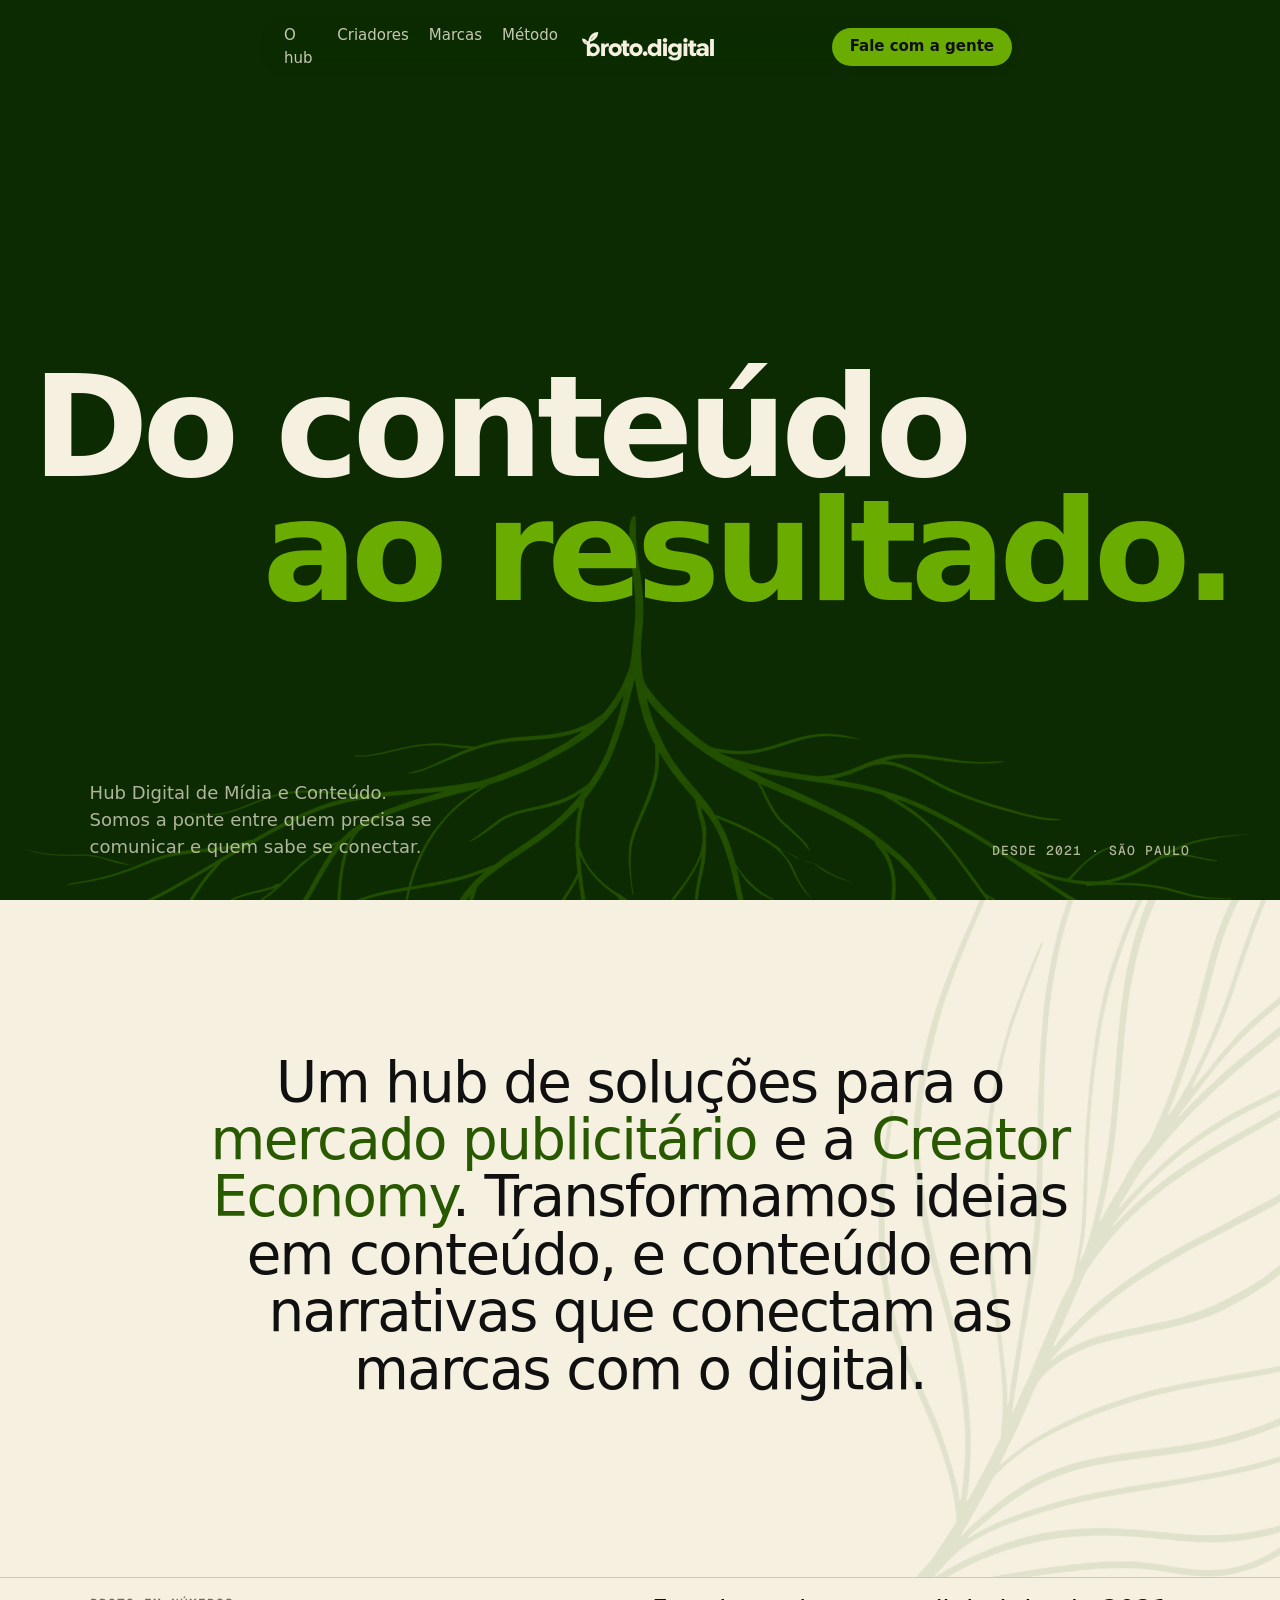
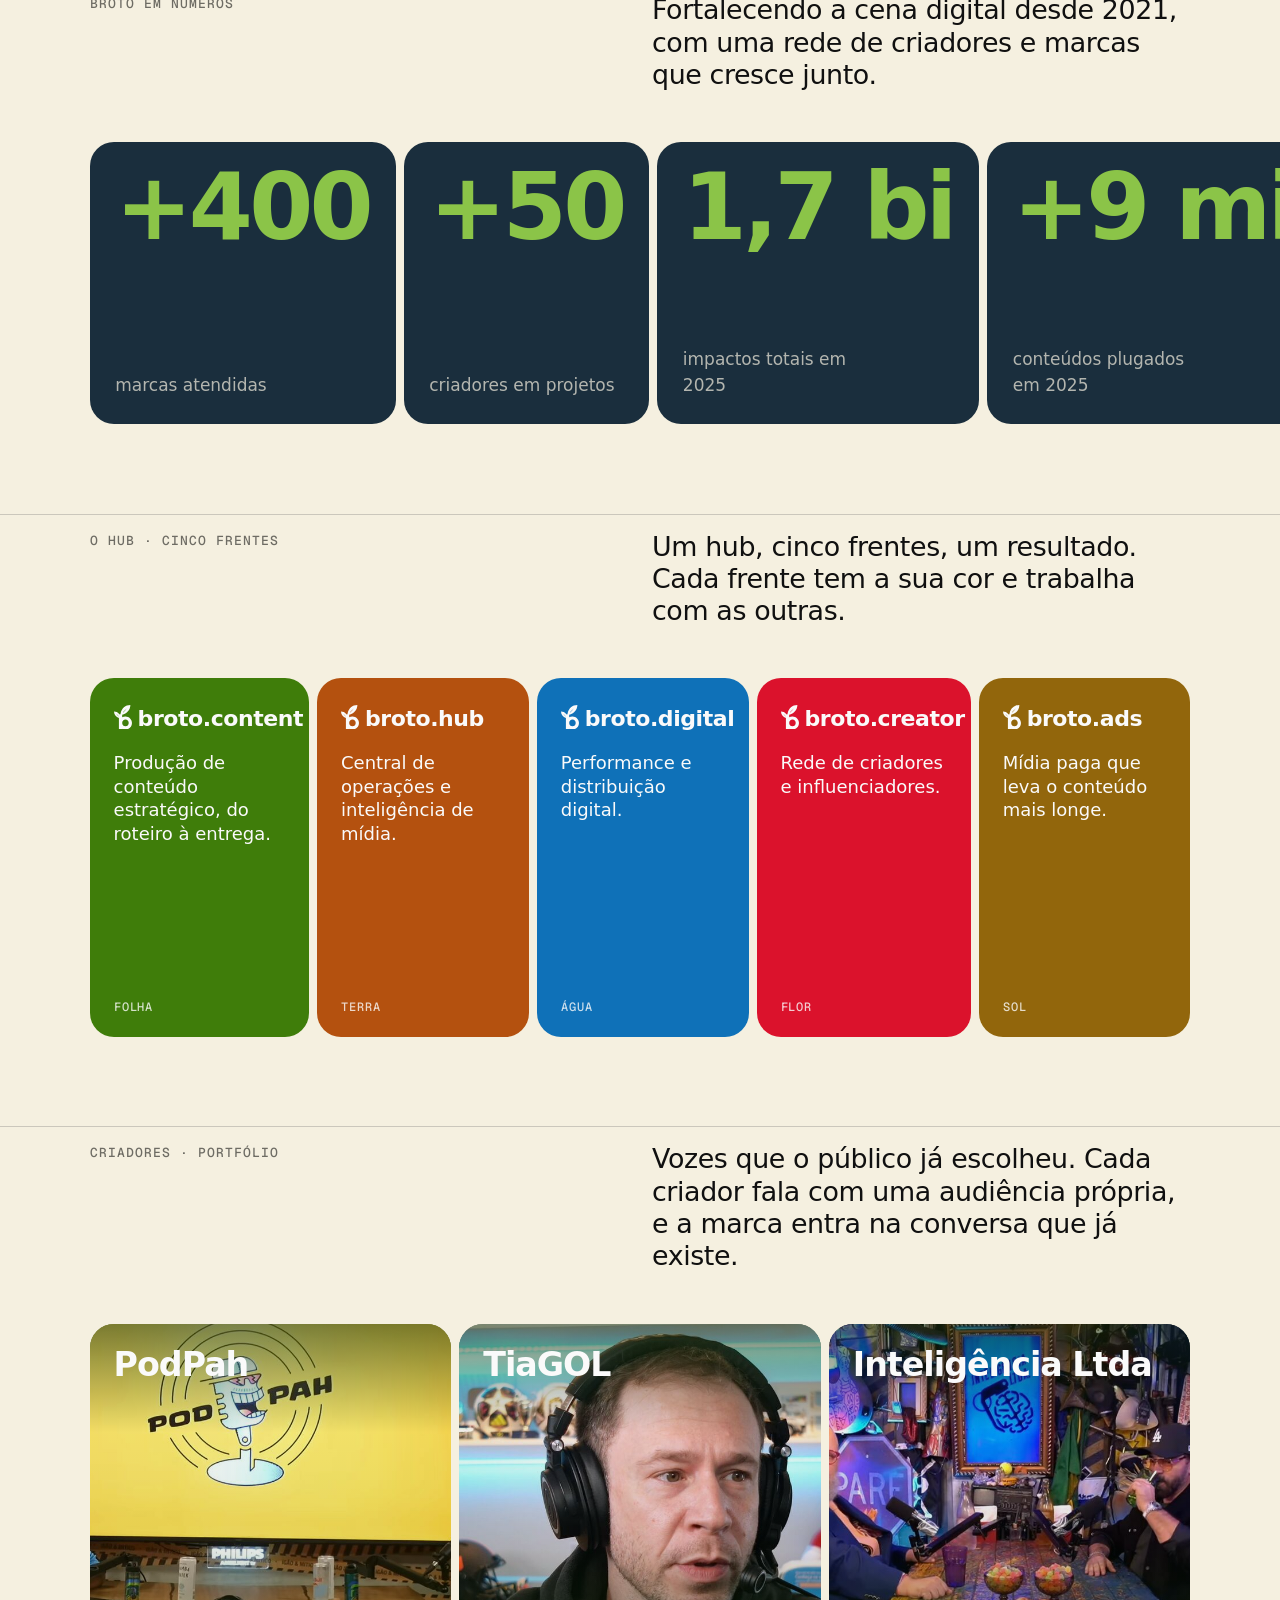
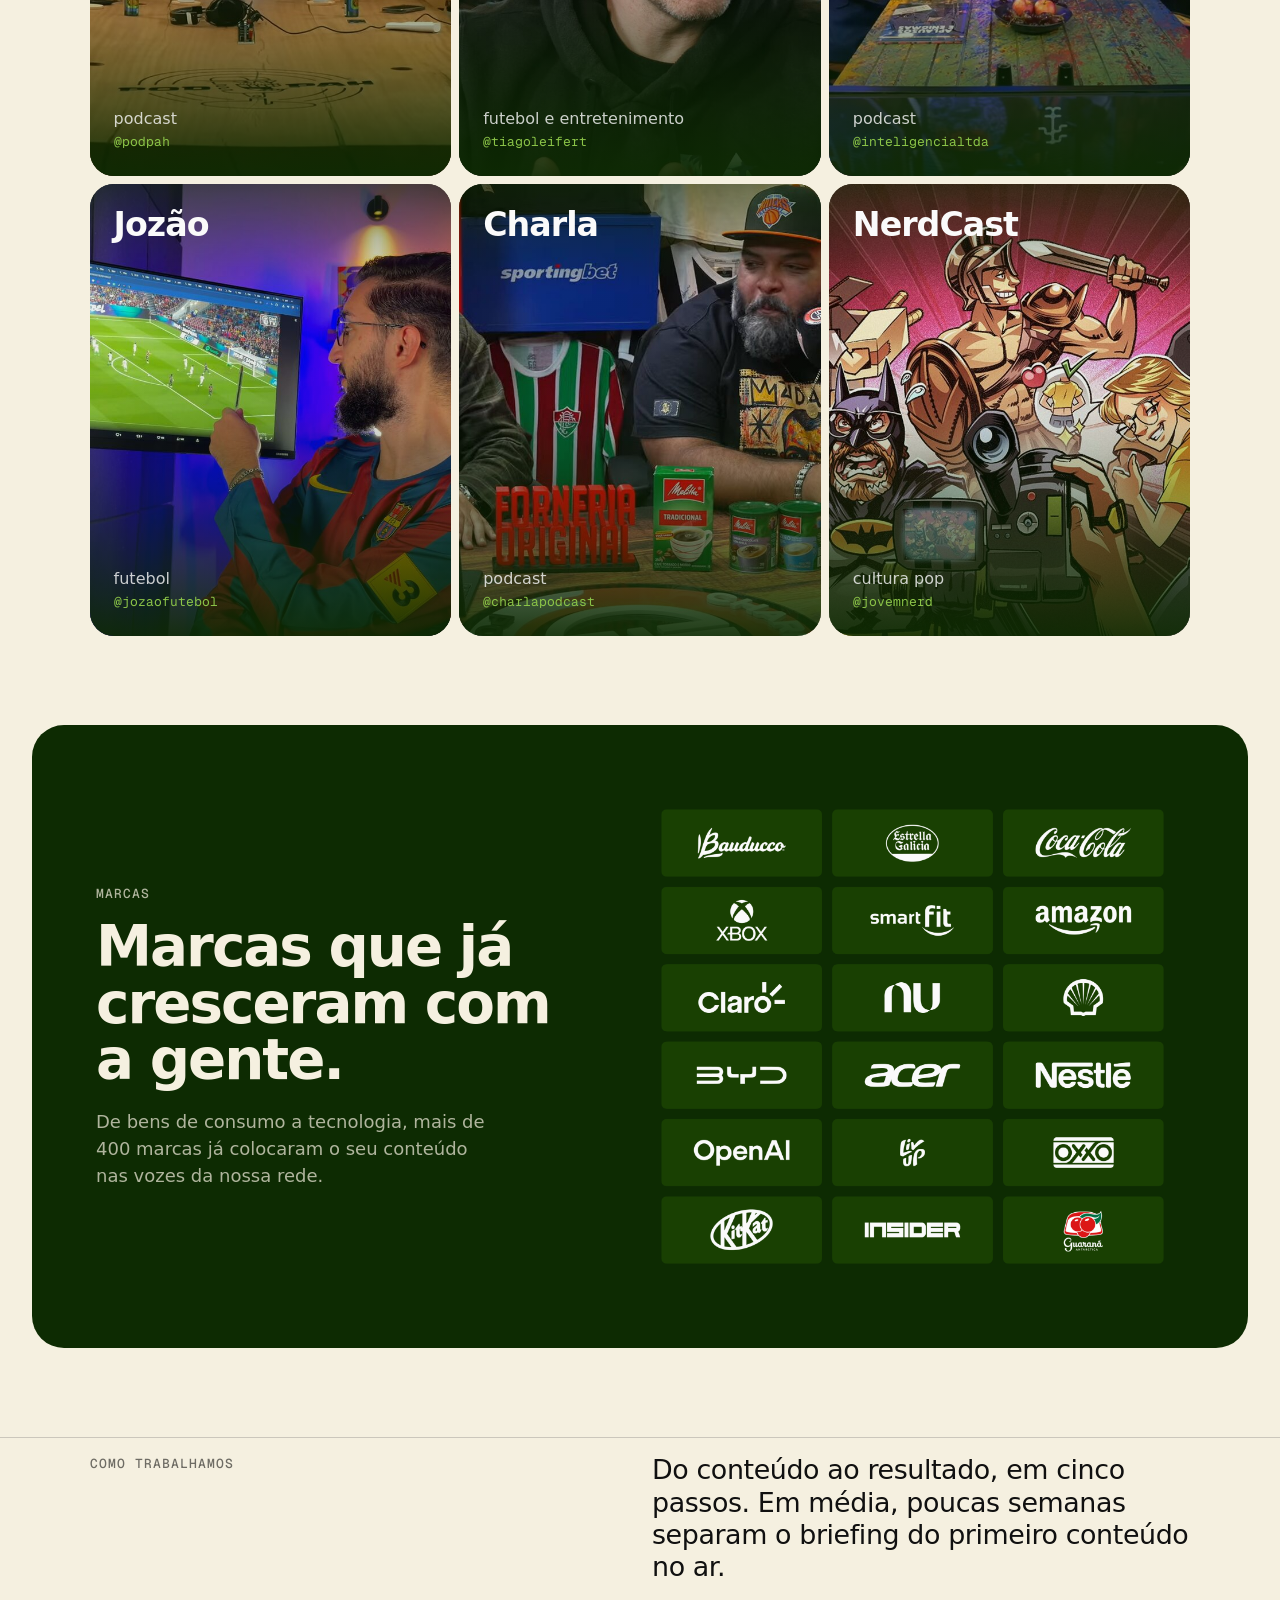
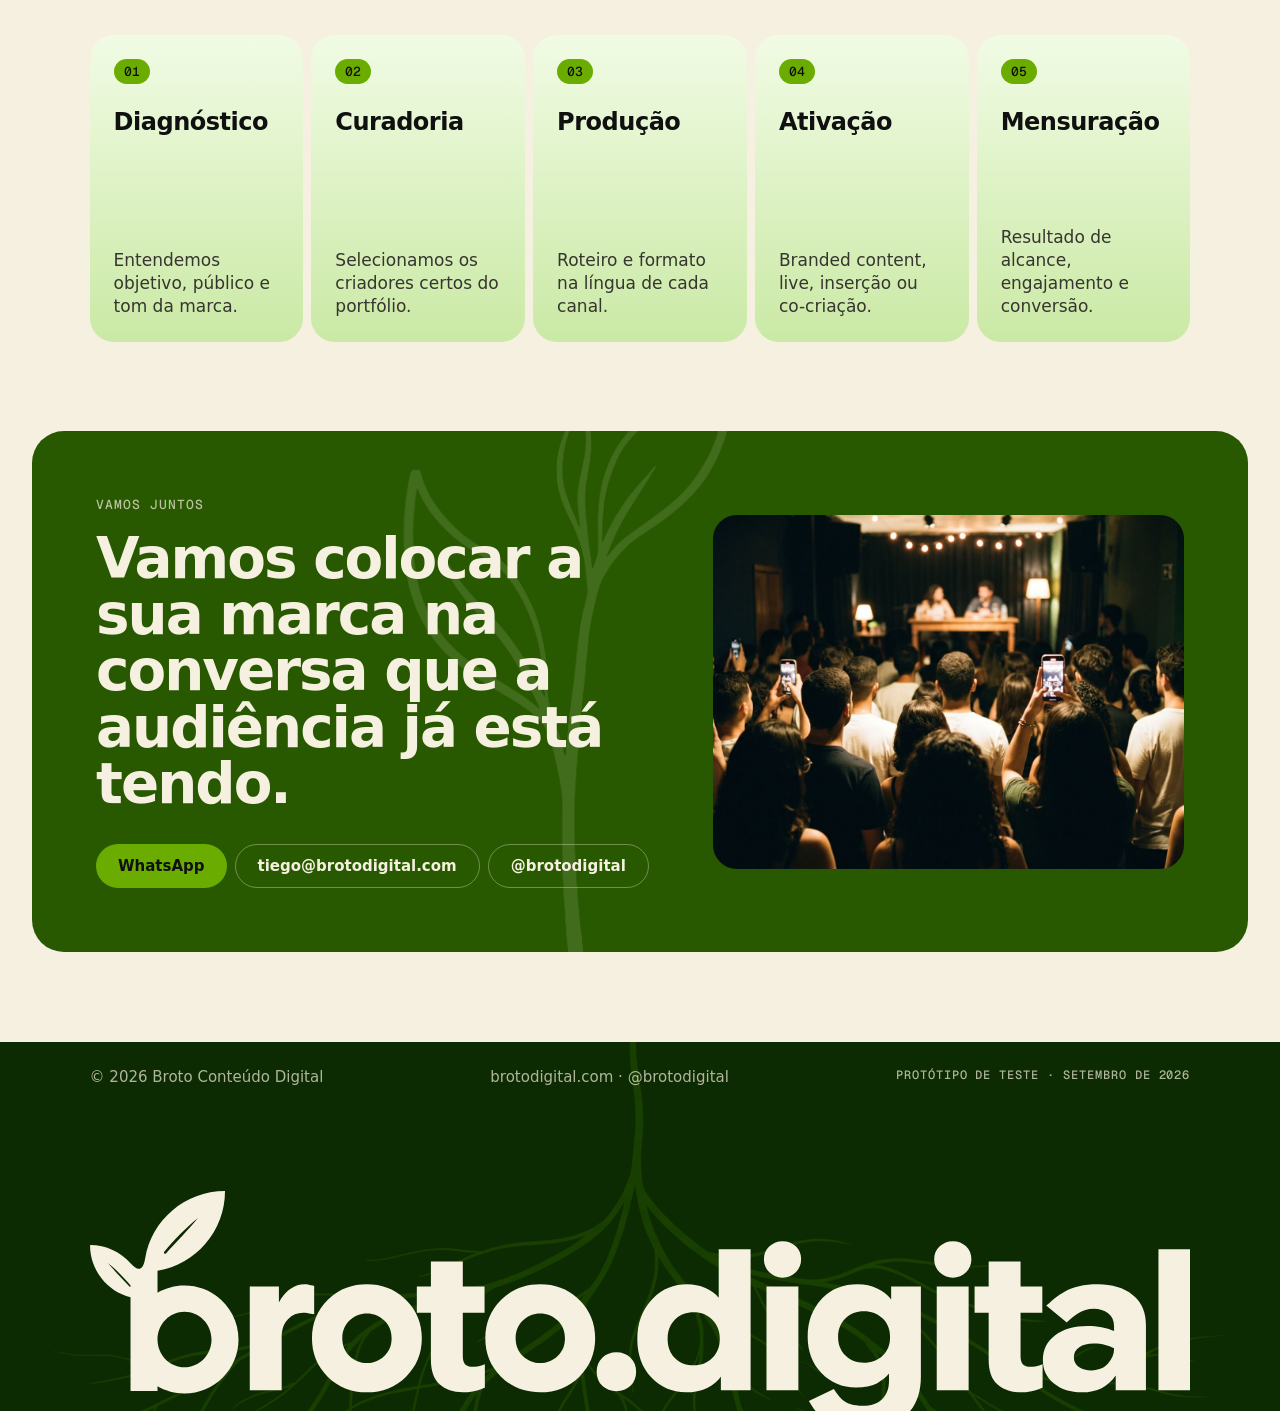
==== index.html @ 00d88413 "broto.digital: landing de teste Co-Authored-By: Claude Fable 5.1 <noreply@anthropic.com>" ====
<!doctype html>
<html lang="pt-BR">
<head>
<meta charset="utf-8">
<meta name="viewport" content="width=device-width, initial-scale=1">
<title>broto.digital · Hub Digital de Mídia e Conteúdo</title>
<meta name="description" content="Um hub de soluções para o mercado publicitário e a Creator Economy. Do conteúdo ao resultado.">
<meta name="robots" content="noindex">
<meta name="theme-color" content="#0D2B02">
<link rel="icon" href="assets/brand/favicon.svg" type="image/svg+xml">
<link rel="preconnect" href="https://fonts.googleapis.com">
<link rel="preconnect" href="https://fonts.gstatic.com" crossorigin>
<link href="https://fonts.googleapis.com/css2?family=Google+Sans+Flex:wght@300..800&family=Geist+Mono:wght@400;500&display=swap" rel="stylesheet">
<link rel="stylesheet" href="styles.css">
</head>
<body>

<a class="skip" href="#conteudo">Pular para o conteúdo</a>

<header class="nav" data-nav>
  <nav class="nav__pill" aria-label="Principal">
    <ul class="nav__links">
      <li><a href="#hub">O hub</a></li>
      <li><a href="#criadores">Criadores</a></li>
      <li><a href="#marcas">Marcas</a></li>
      <li><a href="#metodo">Método</a></li>
    </ul>
    <a class="nav__logo" href="#topo" aria-label="broto.digital, voltar ao topo">
      <svg viewBox="0 0 598 130" aria-hidden="true"><use href="#logo"/></svg>
    </a>
    <a class="btn btn--accent nav__cta" href="#contato">Fale com a gente</a>
  </nav>
</header>

<main id="conteudo">

  <!-- 01 · abertura -->
  <section class="hero" id="topo">
    <img class="hero__roots" src="assets/tex/roots.png" alt="" aria-hidden="true">
    <h1 class="hero__title">
      <span class="hero__line">Do conteúdo</span>
      <span class="hero__line hero__line--shift">ao resultado.</span>
    </h1>
    <div class="hero__foot">
      <p class="hero__intro">Hub Digital de Mídia e Conteúdo. Somos a ponte entre quem precisa se comunicar e quem sabe se conectar.</p>
      <p class="label label--inverse">desde 2021 · São Paulo</p>
    </div>
  </section>

  <!-- 02 · manifesto -->
  <section class="manifesto">
    <img class="manifesto__trace" src="assets/tex/var1_green.png" alt="" aria-hidden="true">
    <p class="manifesto__text reveal">Um hub de soluções para o <em>mercado publicitário</em> e a <em>Creator Economy</em>. Transformamos ideias em conteúdo, e conteúdo em narrativas que conectam as marcas com o digital.</p>
  </section>

  <!-- 03 · números -->
  <section class="section" id="numeros" aria-labelledby="numeros-t">
    <div class="section__head">
      <h2 class="label" id="numeros-t">broto em números</h2>
      <p class="section__lead">Fortalecendo a cena digital desde 2021, com uma rede de criadores e marcas que cresce junto.</p>
    </div>
    <ul class="stats">
      <li class="stat reveal"><span class="stat__n">+400</span><span class="stat__t">marcas atendidas</span></li>
      <li class="stat reveal"><span class="stat__n">+50</span><span class="stat__t">criadores em projetos</span></li>
      <li class="stat reveal"><span class="stat__n">1,7&nbsp;bi</span><span class="stat__t">impactos totais em 2025</span></li>
      <li class="stat reveal"><span class="stat__n">+9&nbsp;mil</span><span class="stat__t">conteúdos plugados em 2025</span></li>
    </ul>
  </section>

  <!-- 04 · o hub -->
  <section class="section" id="hub" aria-labelledby="hub-t">
    <div class="section__head">
      <h2 class="label" id="hub-t">o hub · cinco frentes</h2>
      <p class="section__lead">Um hub, cinco frentes, um resultado. Cada frente tem a sua cor e trabalha com as outras.</p>
    </div>
    <ul class="fronts">
      <li class="front front--content reveal">
        <p class="front__name"><svg viewBox="0 0 264 360" aria-hidden="true"><use href="#symbol"/></svg><span>broto<b>.content</b></span></p>
        <p class="front__desc">Produção de conteúdo estratégico, do roteiro à entrega.</p>
        <p class="front__tag">folha</p>
      </li>
      <li class="front front--hub reveal">
        <p class="front__name"><svg viewBox="0 0 264 360" aria-hidden="true"><use href="#symbol"/></svg><span>broto<b>.hub</b></span></p>
        <p class="front__desc">Central de operações e inteligência de mídia.</p>
        <p class="front__tag">terra</p>
      </li>
      <li class="front front--digital reveal">
        <p class="front__name"><svg viewBox="0 0 264 360" aria-hidden="true"><use href="#symbol"/></svg><span>broto<b>.digital</b></span></p>
        <p class="front__desc">Performance e distribuição digital.</p>
        <p class="front__tag">água</p>
      </li>
      <li class="front front--creator reveal">
        <p class="front__name"><svg viewBox="0 0 264 360" aria-hidden="true"><use href="#symbol"/></svg><span>broto<b>.creator</b></span></p>
        <p class="front__desc">Rede de criadores e influenciadores.</p>
        <p class="front__tag">flor</p>
      </li>
      <li class="front front--ads reveal">
        <p class="front__name"><svg viewBox="0 0 264 360" aria-hidden="true"><use href="#symbol"/></svg><span>broto<b>.ads</b></span></p>
        <p class="front__desc">Mídia paga que leva o conteúdo mais longe.</p>
        <p class="front__tag">sol</p>
      </li>
    </ul>
  </section>

  <!-- 05 · criadores -->
  <section class="section" id="criadores" aria-labelledby="criadores-t">
    <div class="section__head">
      <h2 class="label" id="criadores-t">criadores · portfólio</h2>
      <p class="section__lead">Vozes que o público já escolheu. Cada criador fala com uma audiência própria, e a marca entra na conversa que já existe.</p>
    </div>
    <ul class="creators" data-scroll>
      <li class="creator reveal"><img src="assets/img/creator-podpah.jpg" alt="Apresentadores do PodPah no estúdio" loading="lazy"><p class="creator__name">PodPah</p><p class="creator__meta">podcast<br><span>@podpah</span></p></li>
      <li class="creator reveal"><img src="assets/img/creator-tiagol.jpg" alt="Tiago Leifert no estúdio do TiaGOL" loading="lazy"><p class="creator__name">TiaGOL</p><p class="creator__meta">futebol e entretenimento<br><span>@tiagoleifert</span></p></li>
      <li class="creator reveal"><img src="assets/img/creator-intel.jpg" alt="Estúdio do Inteligência Ltda" loading="lazy"><p class="creator__name">Inteligência Ltda</p><p class="creator__meta">podcast<br><span>@inteligencialtda</span></p></li>
      <li class="creator reveal"><img src="assets/img/creator-jozao.jpg" alt="Jozão em análise de futebol" loading="lazy"><p class="creator__name">Jozão</p><p class="creator__meta">futebol<br><span>@jozaofutebol</span></p></li>
      <li class="creator reveal"><img src="assets/img/creator-charla.jpg" alt="Apresentadores do Charla Podcast" loading="lazy"><p class="creator__name">Charla</p><p class="creator__meta">podcast<br><span>@charlapodcast</span></p></li>
      <li class="creator reveal"><img src="assets/img/creator-nerd.jpg" alt="Arte do NerdCast" loading="lazy"><p class="creator__name">NerdCast</p><p class="creator__meta">cultura pop<br><span>@jovemnerd</span></p></li>
    </ul>
  </section>

  <!-- 06 · marcas -->
  <section class="band" id="marcas" aria-labelledby="marcas-t">
    <div class="band__copy">
      <p class="label label--inverse">marcas</p>
      <h2 class="band__title" id="marcas-t">Marcas que já cresceram com a gente.</h2>
      <p class="band__text">De bens de consumo a tecnologia, mais de 400 marcas já colocaram o seu conteúdo nas vozes da nossa rede.</p>
    </div>
    <img class="band__wall" src="assets/img/logos-wall.png" width="1800" height="1640" alt="Logos de marcas atendidas: Bauducco, Estrella Galicia, Coca-Cola, Xbox, Smart Fit, Amazon, Claro, Nubank, Shell, BYD, Acer, Nestlé, OpenAI, Liv Up, OXXO, KitKat, Insider e Guaraná Antarctica" loading="lazy">
  </section>

  <!-- 07 · método -->
  <section class="section" id="metodo" aria-labelledby="metodo-t">
    <div class="section__head">
      <h2 class="label" id="metodo-t">como trabalhamos</h2>
      <p class="section__lead">Do conteúdo ao resultado, em cinco passos. Em média, poucas semanas separam o briefing do primeiro conteúdo no ar.</p>
    </div>
    <ol class="steps">
      <li class="step reveal"><span class="step__n">01</span><h3>Diagnóstico</h3><p>Entendemos objetivo, público e tom da marca.</p></li>
      <li class="step reveal"><span class="step__n">02</span><h3>Curadoria</h3><p>Selecionamos os criadores certos do portfólio.</p></li>
      <li class="step reveal"><span class="step__n">03</span><h3>Produção</h3><p>Roteiro e formato na língua de cada canal.</p></li>
      <li class="step reveal"><span class="step__n">04</span><h3>Ativação</h3><p>Branded content, live, inserção ou co-criação.</p></li>
      <li class="step reveal"><span class="step__n">05</span><h3>Mensuração</h3><p>Resultado de alcance, engajamento e conversão.</p></li>
    </ol>
  </section>

  <!-- 08 · contato -->
  <section class="cta" id="contato" aria-labelledby="contato-t">
    <img class="cta__trace" src="assets/tex/var3_cream.png" alt="" aria-hidden="true">
    <div class="cta__copy">
      <p class="label label--inverse">vamos juntos</p>
      <h2 class="cta__title" id="contato-t">Vamos colocar a sua marca na conversa que a audiência já está tendo.</h2>
      <div class="cta__actions">
        <a class="btn btn--accent" href="https://wa.me/5511900000000" target="_blank" rel="noopener">WhatsApp</a>
        <a class="btn btn--ghost" href="mailto:tiego@brotodigital.com">tiego@brotodigital.com</a>
        <a class="btn btn--ghost" href="https://www.instagram.com/brotodigital/" target="_blank" rel="noopener">@brotodigital</a>
      </div>
    </div>
    <img class="cta__photo" src="assets/img/foto-publico.jpg" alt="Plateia filmando uma gravação ao vivo" loading="lazy">
  </section>

</main>

<footer class="footer">
  <div class="footer__row">
    <p>© 2026 Broto Conteúdo Digital</p>
    <p><a href="https://brotodigital.com">brotodigital.com</a> · <a href="https://www.instagram.com/brotodigital/">@brotodigital</a></p>
    <p class="footer__note">protótipo de teste · setembro de 2026</p>
  </div>
  <svg class="footer__mark" viewBox="0 0 598 130" role="img" aria-label="broto.digital"><use href="#logo"/></svg>
  <img class="footer__roots" src="assets/tex/roots.png" alt="" aria-hidden="true">
</footer>

<svg width="0" height="0" style="position:absolute" aria-hidden="true">
  <defs>
    <symbol id="logo" viewBox="0 0 598 130" fill="currentColor"><path d="M86.7905 108.253V51.8335H102.62V61.9944L101.337 60.5505H102.62C104.438 57.1279 106.56 54.6323 108.984 53.0636C111.444 51.4949 113.94 50.7105 116.471 50.7105C117.255 50.7105 118.058 50.7818 118.878 50.9244C119.698 51.067 120.375 51.2096 120.91 51.3522C121.48 51.4949 121.765 51.5662 121.765 51.5662V67.0749C121.765 67.0749 121.462 67.0036 120.856 66.861C120.286 66.7183 119.501 66.5757 118.503 66.4331C117.505 66.2549 116.578 66.1657 115.722 66.1657C112.585 66.1657 109.857 67.3244 107.54 69.6418C105.258 71.9236 104.117 75.1501 104.117 79.3214V108.253H86.7905Z"/><path d="M150.415 109.376C141.894 109.376 134.781 106.542 129.077 100.873C123.408 95.2044 120.574 88.2523 120.574 80.0166C120.574 71.8166 123.408 64.8823 129.077 59.2136C134.781 53.5449 141.894 50.7105 150.415 50.7105C158.9 50.7105 165.995 53.5449 171.699 59.2136C177.403 64.8823 180.256 71.8166 180.256 80.0166C180.256 88.2523 177.403 95.2044 171.699 100.873C165.995 106.542 158.9 109.376 150.415 109.376ZM150.415 93.4931C154.087 93.4931 157.242 92.2097 159.88 89.6427C162.519 87.0758 163.838 83.8849 163.838 80.0701C163.838 76.184 162.519 72.9575 159.88 70.3905C157.242 67.8236 154.087 66.5401 150.415 66.5401C146.742 66.5401 143.587 67.8236 140.949 70.3905C138.346 72.9575 137.045 76.1662 137.045 80.0166C137.045 83.8671 138.346 87.0758 140.949 89.6427C143.587 92.2097 146.742 93.4931 150.415 93.4931Z"/><path d="M202.569 109.376C197.257 109.376 193.032 107.932 189.895 105.044C186.758 102.157 185.189 97.7001 185.189 91.6749V38.3035H202.516V89.6427C202.516 91.8175 202.962 93.3505 203.853 94.2418C204.78 95.0975 206.081 95.5253 207.757 95.5253C208.719 95.5253 209.611 95.454 210.431 95.3114C211.251 95.1331 212.124 94.9014 213.051 94.6162C214.014 94.2953 214.495 94.1349 214.495 94.1349V106.916C214.495 106.916 213.8 107.166 212.409 107.665C211.055 108.164 209.522 108.574 207.81 108.895C206.135 109.216 204.388 109.376 202.569 109.376ZM177.542 66.1123V51.8335H214.335V66.1123H177.542Z"/><path d="M244.582 109.376C236.062 109.376 228.949 106.542 223.245 100.873C217.576 95.2044 214.742 88.2523 214.742 80.0166C214.742 71.8166 217.576 64.8823 223.245 59.2136C228.949 53.5449 236.062 50.7105 244.582 50.7105C253.068 50.7105 260.162 53.5449 265.867 59.2136C271.571 64.8823 274.423 71.8166 274.423 80.0166C274.423 88.2523 271.571 95.2044 265.867 100.873C260.162 106.542 253.068 109.376 244.582 109.376ZM244.582 93.4931C248.255 93.4931 251.41 92.2097 254.048 89.6427C256.686 87.0758 258.005 83.8849 258.005 80.0701C258.005 76.184 256.686 72.9575 254.048 70.3905C251.41 67.8236 248.255 66.5401 244.582 66.5401C240.91 66.5401 237.755 67.8236 235.117 70.3905C232.514 72.9575 231.213 76.1662 231.213 80.0166C231.213 83.8671 232.514 87.0758 235.117 89.6427C237.755 92.2097 240.91 93.4931 244.582 93.4931Z"/><path d="M285.985 108.788C282.884 108.788 280.317 107.807 278.285 105.847C276.252 103.85 275.236 101.301 275.236 98.1992C275.236 95.0975 276.252 92.5662 278.285 90.6053C280.317 88.6088 282.884 87.6105 285.985 87.6105C289.087 87.6105 291.636 88.6088 293.633 90.6053C295.665 92.5662 296.681 95.0975 296.681 98.1992C296.681 101.301 295.665 103.85 293.633 105.847C291.636 107.807 289.087 108.788 285.985 108.788Z"/><path d="M323.734 109.376C316.175 109.376 309.883 106.667 304.856 101.247C299.829 95.8284 297.315 88.894 297.315 80.4444C297.315 71.8523 299.882 64.7575 305.016 59.1601C310.186 53.527 316.657 50.7105 324.429 50.7105C327.887 50.7105 331.185 51.3879 334.322 52.7427C337.495 54.0618 340.044 56.0049 341.97 58.5718L341.542 58.1975V31.6722H358.869V108.253H342.718V98.3062L344.002 99.5362L343.146 100.231C341.292 103.119 338.672 105.365 335.285 106.97C331.898 108.574 328.048 109.376 323.734 109.376ZM328.065 94.7231C332.165 94.7231 335.534 93.3505 338.173 90.6053C340.811 87.8244 342.13 84.4018 342.13 80.3375C342.13 76.0949 340.775 72.6366 338.066 69.9627C335.392 67.2531 332.058 65.8983 328.065 65.8983C323.93 65.8983 320.507 67.2175 317.798 69.8557C315.124 72.494 313.787 75.9879 313.787 80.3375C313.787 84.687 315.141 88.181 317.851 90.8192C320.561 93.4218 323.965 94.7231 328.065 94.7231Z"/><path d="M367.49 108.253V51.8335H384.817V108.253H367.49ZM376.207 47.074C373.426 47.074 371.037 46.0935 369.041 44.1327C367.08 42.1718 366.099 39.8188 366.099 37.0735C366.099 34.257 367.098 31.9218 369.094 30.0679C371.091 28.1783 373.461 27.2335 376.207 27.2335C379.13 27.2335 381.537 28.1783 383.426 30.0679C385.351 31.9218 386.314 34.257 386.314 37.0735C386.314 39.8188 385.351 42.1718 383.426 44.1327C381.537 46.0935 379.13 47.074 376.207 47.074Z"/><path d="M420.083 129.644C415.234 129.644 411.063 129.128 407.569 128.094C404.075 127.095 401.063 125.616 398.531 123.655C396.036 121.73 394.075 119.662 392.649 117.451C391.223 115.241 390.51 114.136 390.51 114.136L404.093 107.558C404.093 107.558 404.574 108.289 405.537 109.751C406.535 111.212 407.641 112.46 408.853 113.494C410.1 114.528 411.598 115.312 413.345 115.847C415.092 116.382 417.213 116.649 419.709 116.649C424.272 116.649 427.802 115.455 430.297 113.066C432.793 110.677 434.041 107.397 434.041 103.226V99.3223H433.987C432.49 101.247 430.297 102.977 427.41 104.51C424.522 106.007 420.725 106.756 416.019 106.756C408.603 106.756 402.382 104.135 397.355 98.8944C392.364 93.6536 389.868 87.0757 389.868 79.161C389.868 70.9966 392.346 64.2227 397.301 58.8392C402.257 53.4201 408.817 50.7105 416.981 50.7105C421.01 50.7105 424.647 51.4949 427.891 53.0636C431.135 54.6323 433.577 56.5753 435.217 58.8927H438.961L435.217 63.2779V51.8335H451.368V100.873C451.368 110.071 448.587 117.166 443.025 122.158C437.464 127.149 429.816 129.644 420.083 129.644ZM420.457 93.2792C424.451 93.2792 427.82 92.0136 430.565 89.4823C433.31 86.9153 434.665 83.5105 434.629 79.2679C434.594 75.061 433.221 71.6918 430.511 69.1605C427.802 66.5936 424.433 65.3101 420.404 65.3101C416.375 65.3101 413.024 66.6114 410.35 69.214C407.712 71.8166 406.393 75.1679 406.393 79.2679C406.393 83.4036 407.73 86.7727 410.404 89.3753C413.077 91.9779 416.429 93.2792 420.457 93.2792Z"/><path d="M459.986 108.253V51.8335H477.313V108.253H459.986ZM468.703 47.074C465.922 47.074 463.534 46.0935 461.537 44.1327C459.576 42.1718 458.596 39.8188 458.596 37.0735C458.596 34.257 459.594 31.9218 461.591 30.0679C463.587 28.1783 465.958 27.2335 468.703 27.2335C471.627 27.2335 474.033 28.1783 475.923 30.0679C477.848 31.9218 478.811 34.257 478.811 37.0735C478.811 39.8188 477.848 42.1718 475.923 44.1327C474.033 46.0935 471.627 47.074 468.703 47.074Z"/><path d="M505.574 109.376C500.262 109.376 496.037 107.932 492.9 105.044C489.762 102.157 488.194 97.7001 488.194 91.6749V38.3035H505.521V89.6427C505.521 91.8175 505.966 93.3505 506.857 94.2418C507.784 95.0975 509.086 95.5253 510.761 95.5253C511.724 95.5253 512.615 95.454 513.435 95.3114C514.255 95.1331 515.129 94.9014 516.056 94.6162C517.018 94.2953 517.5 94.1349 517.5 94.1349V106.916C517.5 106.916 516.804 107.166 515.414 107.665C514.059 108.164 512.526 108.574 510.815 108.895C509.139 109.216 507.392 109.376 505.574 109.376ZM480.546 66.1123V51.8335H517.339V66.1123H480.546Z"/><path d="M538.763 109.376C532.738 109.376 527.711 107.772 523.682 104.563C519.654 101.354 517.639 97.1118 517.639 91.8353C517.639 86.2023 519.867 81.7101 524.324 78.3588C528.816 75.0075 534.699 73.3318 541.972 73.3318C544.61 73.3318 547.124 73.5814 549.512 74.0805C551.901 74.544 554.165 75.2214 556.304 76.1127V73.3853C556.304 70.3905 555.234 68.0731 553.095 66.4331C550.956 64.7931 548.389 63.9731 545.394 63.9731C543.79 63.9731 542.239 64.187 540.742 64.6149C539.28 65.0427 537.907 65.6844 536.624 66.5401C535.341 67.3601 534.021 68.3762 532.667 69.5883C531.312 70.8005 530.634 71.4066 530.634 71.4066L519.457 62.2618C519.457 62.2618 520.474 61.3705 522.506 59.5879C524.574 57.7696 526.82 56.1831 529.244 54.8283C531.668 53.4736 534.36 52.4575 537.319 51.7801C540.278 51.067 543.683 50.7105 547.534 50.7105C555.306 50.7105 561.598 52.6179 566.411 56.4327C571.224 60.2475 573.631 65.6844 573.631 72.7436V108.253H557.213V97.3436L559.994 100.285H557.213C555.11 103.315 552.561 105.597 549.566 107.13C546.571 108.628 542.97 109.376 538.763 109.376ZM544.057 97.4505C547.908 97.4505 550.903 96.2205 553.042 93.7605C555.217 91.2649 556.304 88.7157 556.304 86.1131V85.4714C555.092 84.7227 553.523 84.0988 551.598 83.5997C549.673 83.1005 547.516 82.851 545.127 82.851C541.954 82.851 539.387 83.5105 537.426 84.8297C535.465 86.1131 534.485 87.9492 534.485 90.3379C534.485 92.584 535.376 94.331 537.159 95.5788C538.977 96.8266 541.277 97.4505 544.057 97.4505Z"/><path d="M580.429 108.253V31.6722H597.756V108.253H580.429Z"/><path fill-rule="evenodd" clip-rule="evenodd" d="M73.3333 0C73.3333 21.804 57.478 39.9002 36.6667 43.391V55.2584C40.9813 52.7623 45.9905 51.3333 51.3333 51.3333C67.5327 51.3333 80.6667 64.4673 80.6667 80.6667C80.6667 96.866 67.5327 110 51.3333 110C46.1843 110 41.1259 108.645 36.6667 106.07V108.609H22V57.7422C9.34891 54.4856 0 43.0005 0 29.3333C8.76088 29.3333 16.6249 33.1751 22 39.2654C25.6667 43.3889 28.7222 44 29.9421 36.6667C33.4328 15.8554 51.5293 0 73.3333 0ZM51.3333 65.56C43.2329 65.56 36.6667 72.3223 36.6667 80.6667C36.6667 89.011 43.2329 95.7733 51.3333 95.7733C59.4337 95.7733 66 89.011 66 80.6667C66 72.3223 59.4337 65.56 51.3333 65.56ZM9.77778 39.1111C13.037 43.1852 17.9259 48.0741 21.3889 51.9444C21.7963 52.3519 22.4074 51.7407 22 51.3333C18.7407 47.2593 13.8519 42.3704 9.77778 39.1111ZM58.6667 14.6667C52.5556 19.5556 45.2222 26.8889 40.3333 33C39.7222 33.6111 40.6389 34.5278 41.25 33.9167C46.4444 28.1111 53.7778 20.7778 58.6667 14.6667Z"/></symbol>
    <symbol id="symbol" viewBox="0 0 264 360" fill="currentColor"><path fill-rule="evenodd" clip-rule="evenodd" d="M240 0C240 71.3586 188.11 130.583 120 142.007V180.846C134.121 172.676 150.515 168 168 168C221.016 168 264 210.984 264 264C264 317.016 221.016 360 168 360C151.148 360 134.594 355.564 120 347.138V355.449H72V188.975C30.5964 178.316 0 140.729 0 96C28.672 96 54.4088 108.573 72 128.505C84 142 94 144 97.9922 120C109.416 51.8903 168.641 0 240 0ZM168 214.56C141.49 214.56 120 236.691 120 264C120 291.309 141.49 313.44 168 313.44C194.51 313.44 216 291.309 216 264C216 236.691 194.51 214.56 168 214.56ZM32 128C42.6667 141.333 58.6667 157.333 70 170C71.3333 171.333 73.3333 169.333 72 168C61.3333 154.667 45.3333 138.667 32 128ZM192 48C172 64 148 88 132 108C130 110 133 113 135 111C152 92 176 68 192 48Z"/></symbol>
  </defs>
</svg>

<script src="main.js" defer></script>
</body>
</html>
---- styles.css ----
/* broto.digital · landing de teste
   Estrutura medida no itscraft.com (ver vault: Site Reference Broto 2026-09-18).
   Pele: Deck Visual Direction Broto. Cor, tipo e textura são da marca. */

:root {
  --green-950: #0D2B02;
  --green-900: #194002;
  --green-800: #285900;
  --green-500: #6AAD00;
  --green-400: #8BC448;
  --green-200: #CAE9A5;
  --green-50:  #F1FBE5;
  --cream: #F5F0E0;
  --paper: #FAFAFA;
  --ink: #101010;
  --neutral-600: #6E6C64;
  --hairline: #CBC7BC;
  --navy: #1A2E3D;
  --v-content: #3F7D0A;
  --v-hub: #B4510F;
  --v-digital: #0F71B8;
  --v-creator: #DB122C;
  --v-ads: #92660C;

  --font: "Google Sans Flex", system-ui, sans-serif;
  --mono: "Geist Mono", ui-monospace, monospace;

  /* margem de conteúdo 7% da largura, faixa escura 2,5% (medidas da referência) */
  --m: clamp(20px, 7vw, 112px);
  --band: clamp(8px, 2.5vw, 40px);
  --gap: 8px;
  --r-cell: 8px;
  --r-panel: 16px;
  --r-card: 24px;
  --r-bento: 32px;

  --display: clamp(3.5rem, 11vw, 11rem);
  --title: clamp(2rem, 4.4vw, 4.5rem);
  --lead: clamp(1.25rem, 2.1vw, 2rem);
  --body: 1.0625rem;
}

*, *::before, *::after { box-sizing: border-box; }
html { scroll-behavior: smooth; -webkit-text-size-adjust: 100%; }
body {
  margin: 0;
  background: var(--cream);
  color: var(--ink);
  font-family: var(--font);
  font-size: var(--body);
  font-weight: 400;
  line-height: 1.5;
  -webkit-font-smoothing: antialiased;
  overflow-x: hidden;
}
img, svg { display: block; max-width: 100%; }
a { color: inherit; }
h1, h2, h3, p, ul, ol { margin: 0; padding: 0; }
ul, ol { list-style: none; }
:focus-visible { outline: 2px solid var(--green-500); outline-offset: 3px; border-radius: 4px; }

.skip { position: absolute; left: -9999px; top: 8px; z-index: 100; background: var(--paper); padding: 8px 12px; border-radius: var(--r-cell); }
.skip:focus { left: 8px; }

/* rótulo em caixa-alta, mono, como as seções da referência */
.label {
  font-family: var(--mono);
  font-size: 0.8125rem;
  font-weight: 500;
  letter-spacing: 0.08em;
  text-transform: uppercase;
  color: var(--neutral-600);
}
.label--inverse { color: rgb(245 240 224 / 0.7); }

/* botões: pílula da casa */
.btn {
  display: inline-flex; align-items: center; justify-content: center;
  height: 44px; padding: 0 22px;
  border-radius: 999px;
  font: 600 0.9375rem/1 var(--font);
  text-decoration: none;
  transition: background-color .2s, color .2s, border-color .2s;
  white-space: nowrap;
}
.btn--accent { background: var(--green-500); color: var(--ink); }
.btn--accent:hover { background: var(--green-400); }
.btn--ghost { border: 1px solid rgb(245 240 224 / 0.35); color: var(--cream); }
.btn--ghost:hover { border-color: var(--cream); }

/* ---------- menu flutuante ---------- */
.nav {
  position: fixed; inset: 16px 0 auto; z-index: 50;
  display: flex; justify-content: center;
  padding: 0 16px; pointer-events: none;
}
.nav__pill {
  pointer-events: auto;
  display: grid; grid-template-columns: 1fr auto 1fr; align-items: center; gap: 24px;
  width: min(760px, 100%);
  padding: 8px 8px 8px 24px;
  border-radius: 999px;
  background: rgb(13 43 2 / 0.55);
  -webkit-backdrop-filter: blur(16px) saturate(1.2);
  backdrop-filter: blur(16px) saturate(1.2);
  color: var(--cream);
  transition: background-color .3s;
}
.nav.is-light .nav__pill { background: rgb(250 250 250 / 0.72); color: var(--ink); }
.nav__links { display: flex; gap: 20px; font-size: 0.9375rem; }
.nav__links a { text-decoration: none; opacity: .8; }
.nav__links a:hover { opacity: 1; }
.nav__logo { justify-self: center; width: 132px; color: inherit; }
.nav.is-light .nav__logo { color: var(--green-800); }
.nav__cta { justify-self: end; height: 38px; padding: 0 18px; }

/* ---------- abertura ---------- */
.hero {
  position: relative; isolation: isolate; overflow: hidden;
  min-height: max(100svh, 640px);
  display: flex; flex-direction: column; justify-content: center;
  padding: 120px var(--band) 40px;
  background: var(--green-950); color: var(--cream);
}
.hero__roots {
  position: absolute; z-index: -1;
  left: 50%; bottom: -4%; width: max(1500px, 125vw); max-width: none;
  transform: translateX(-50%);
  opacity: .8;
}
.hero__title {
  font-size: var(--display);
  font-weight: 600;
  line-height: .88;
  letter-spacing: -0.045em;
}
.hero__line { display: block; }
.hero__line--shift { padding-left: 18vw; color: var(--green-500); }
.hero__foot {
  position: absolute; left: 0; right: 0; bottom: 40px;
  display: flex; justify-content: space-between; align-items: end; gap: 24px;
  padding: 0 var(--m);
}
.hero__intro { max-width: 30ch; font-size: 1.125rem; color: rgb(245 240 224 / .7); }

/* ---------- manifesto ---------- */
.manifesto {
  position: relative; overflow: hidden;
  padding: clamp(96px, 12vw, 180px) var(--m) clamp(120px, 14vw, 220px);
  text-align: center;
}
.manifesto__trace { position: absolute; right: -6vw; top: -10%; height: 130%; width: auto; max-width: none; opacity: .09; pointer-events: none; }
.manifesto__text {
  position: relative;
  max-width: 24ch; margin: 0 auto;
  font-size: var(--title); font-weight: 500;
  line-height: 1.02; letter-spacing: -0.03em;
}
.manifesto__text em { font-style: normal; color: var(--green-800); }

/* ---------- seção com régua e rótulo ---------- */
.section { padding: 16px var(--m) clamp(64px, 7vw, 112px); border-top: 1px solid var(--hairline); }
.section__head {
  display: grid; grid-template-columns: 1fr 1fr; gap: 24px;
  margin-bottom: clamp(32px, 4vw, 56px);
}
.section__lead { max-width: 36ch; font-size: var(--lead); line-height: 1.2; letter-spacing: -0.015em; }

/* números: cartões navy, a cor de dados */
.stats { display: grid; grid-template-columns: repeat(4, 1fr); gap: var(--gap); }
.stat {
  display: flex; flex-direction: column; justify-content: space-between; gap: 48px;
  min-height: clamp(220px, 22vw, 320px);
  padding: clamp(20px, 2vw, 28px);
  border-radius: var(--r-card);
  background: var(--navy); color: var(--cream);
}
.stat__n { font-size: clamp(3.5rem, 7.2vw, 7rem); font-weight: 600; line-height: .85; letter-spacing: -0.04em; color: var(--green-400); }
.stat__t { max-width: 18ch; color: rgb(245 240 224 / .7); }

/* frentes */
.fronts { display: grid; grid-template-columns: repeat(5, 1fr); gap: var(--gap); }
.front {
  display: flex; flex-direction: column; gap: 16px;
  min-height: clamp(280px, 28vw, 420px);
  padding: 24px;
  border-radius: var(--r-card);
  color: var(--paper);
}
.front__name { display: flex; align-items: center; gap: 6px; font-size: 1.375rem; font-weight: 700; letter-spacing: -0.02em; }
.front__name svg { width: 18px; height: auto; flex: none; margin-top: -4px; }
.front__name b { font-weight: 700; }
.front__desc { font-size: 1.125rem; line-height: 1.3; }
.front__tag { margin-top: auto; font: 500 .75rem/1 var(--mono); letter-spacing: .08em; text-transform: uppercase; opacity: .8; }
.front--content { background: var(--v-content); }
.front--hub { background: var(--v-hub); }
.front--digital { background: var(--v-digital); }
.front--creator { background: var(--v-creator); }
.front--ads { background: var(--v-ads); }

/* criadores: vitrine de foto cheia */
.creators { display: grid; grid-template-columns: repeat(3, 1fr); gap: var(--gap); }
.creator {
  position: relative; overflow: hidden; isolation: isolate;
  aspect-ratio: 4 / 5;
  display: flex; flex-direction: column; justify-content: space-between;
  padding: 24px;
  border-radius: var(--r-card);
  color: var(--paper);
  background: var(--green-950);
}
.creator img { position: absolute; inset: 0; z-index: -2; width: 100%; height: 100%; object-fit: cover; transition: transform .6s cubic-bezier(.2,.7,.2,1); }
.creator::after {
  content: ""; position: absolute; inset: 0; z-index: -1;
  background: linear-gradient(180deg, rgb(13 43 2 / .55) 0%, rgb(13 43 2 / .05) 24%, rgb(13 43 2 / .1) 50%, rgb(13 43 2 / .92) 100%);
}
.creator:hover img { transform: scale(1.04); }
.creator__name { font-size: clamp(1.75rem, 2.6vw, 2.5rem); font-weight: 600; line-height: 1; letter-spacing: -0.03em; }
.creator__meta { font-size: 1rem; line-height: 1.35; color: rgb(250 250 250 / .8); }
.creator__meta span { font-family: var(--mono); font-size: .8125rem; color: var(--green-400); }

/* marcas: faixa escura quase sangrando */
.band {
  display: grid; grid-template-columns: 1fr 1.1fr; gap: clamp(24px, 4vw, 64px); align-items: center;
  margin: 0 var(--band) clamp(64px, 7vw, 112px);
  padding: clamp(32px, 5vw, 80px);
  border-radius: var(--r-bento);
  background: var(--green-950); color: var(--cream);
}
.band__title { margin: 16px 0 20px; font-size: var(--title); font-weight: 600; line-height: 1; letter-spacing: -0.035em; }
.band__text { max-width: 34ch; color: rgb(245 240 224 / .7); font-size: 1.125rem; }
.band__wall { width: 100%; height: auto; border-radius: var(--r-card); }

/* método */
.steps { display: grid; grid-template-columns: repeat(5, 1fr); gap: var(--gap); counter-reset: step; }
.step {
  display: flex; flex-direction: column; gap: 12px;
  min-height: clamp(260px, 24vw, 360px);
  padding: 24px;
  border-radius: var(--r-card);
  background: linear-gradient(180deg, var(--green-50), var(--green-200));
}
.step__n { align-self: start; padding: 6px 10px; border-radius: 999px; background: var(--green-500); font: 500 .8125rem/1 var(--mono); }
.step h3 { margin-top: 8px; font-size: 1.5rem; font-weight: 600; letter-spacing: -0.02em; }
.step p { margin-top: auto; color: #37352F; font-size: 1.0625rem; line-height: 1.35; }

/* contato */
.cta {
  position: relative; overflow: hidden; isolation: isolate;
  display: grid; grid-template-columns: 1.2fr 1fr; gap: clamp(24px, 4vw, 64px); align-items: center;
  margin: 0 var(--band) clamp(64px, 7vw, 112px);
  padding: clamp(32px, 5vw, 80px);
  border-radius: var(--r-bento);
  background: var(--green-800); color: var(--cream);
}
.cta__trace { position: absolute; z-index: -1; left: 30%; top: -20%; height: 150%; width: auto; max-width: none; opacity: .12; }
.cta__title { margin: 16px 0 32px; font-size: var(--title); font-weight: 600; line-height: 1; letter-spacing: -0.035em; max-width: 16ch; }
.cta__actions { display: flex; flex-wrap: wrap; gap: 8px; }
.cta__photo { width: 100%; aspect-ratio: 4 / 3; object-fit: cover; border-radius: var(--r-card); }

/* rodapé com a marca gigante */
.footer {
  position: relative; overflow: hidden; isolation: isolate;
  padding: 24px var(--m) 0;
  background: var(--green-950); color: var(--cream);
}
.footer__row { display: flex; flex-wrap: wrap; justify-content: space-between; gap: 12px; font-size: .9375rem; color: rgb(245 240 224 / .7); }
.footer__row a { text-decoration: none; }
.footer__row a:hover { color: var(--cream); }
.footer__note { font: 500 .75rem/1.6 var(--mono); letter-spacing: .08em; text-transform: uppercase; }
.footer__mark { width: 100%; height: auto; margin: clamp(48px, 8vw, 120px) 0 -1.5vw; color: var(--cream); }
.footer__roots { position: absolute; z-index: -1; left: 50%; bottom: -6%; width: max(1400px, 120vw); max-width: none; transform: translateX(-50%); opacity: .45; }

/* entrada sóbria, um momento de motion só */
.reveal { opacity: 0; transform: translateY(24px); transition: opacity .7s ease, transform .7s cubic-bezier(.2,.7,.2,1); }
.reveal.is-in { opacity: 1; transform: none; }
@media (prefers-reduced-motion: reduce) {
  html { scroll-behavior: auto; }
  .reveal { opacity: 1; transform: none; transition: none; }
  .creator img { transition: none; }
}

/* ---------- telas menores ---------- */
@media (max-width: 1100px) {
  .fronts { grid-template-columns: repeat(3, 1fr); }
  .steps { grid-template-columns: repeat(3, 1fr); }
}
@media (max-width: 860px) {
  .nav__links { display: none; }
  .nav__pill { grid-template-columns: auto 1fr; padding-left: 20px; }
  .nav__logo { justify-self: start; width: 116px; }
  .section__head { grid-template-columns: 1fr; gap: 12px; }
  .stats { grid-template-columns: repeat(2, 1fr); }
  .fronts, .steps { grid-template-columns: repeat(2, 1fr); }
  .creators {
    grid-auto-flow: column; grid-template-columns: none; grid-auto-columns: 78%;
    overflow-x: auto; scroll-snap-type: x mandatory;
    margin: 0 calc(var(--m) * -1); padding: 0 var(--m);
    scrollbar-width: none;
  }
  .creators::-webkit-scrollbar { display: none; }
  .creator { scroll-snap-align: start; }
  .band, .cta { grid-template-columns: 1fr; }
  .hero__line--shift { padding-left: 8vw; }
  .hero__foot { flex-direction: column; align-items: start; }
}
@media (max-width: 520px) {
  .stats, .fronts, .steps { grid-template-columns: 1fr; }
  .stat, .front, .step { min-height: 0; }
  .front { min-height: 200px; }
  .nav__cta { padding: 0 14px; font-size: .875rem; }
}
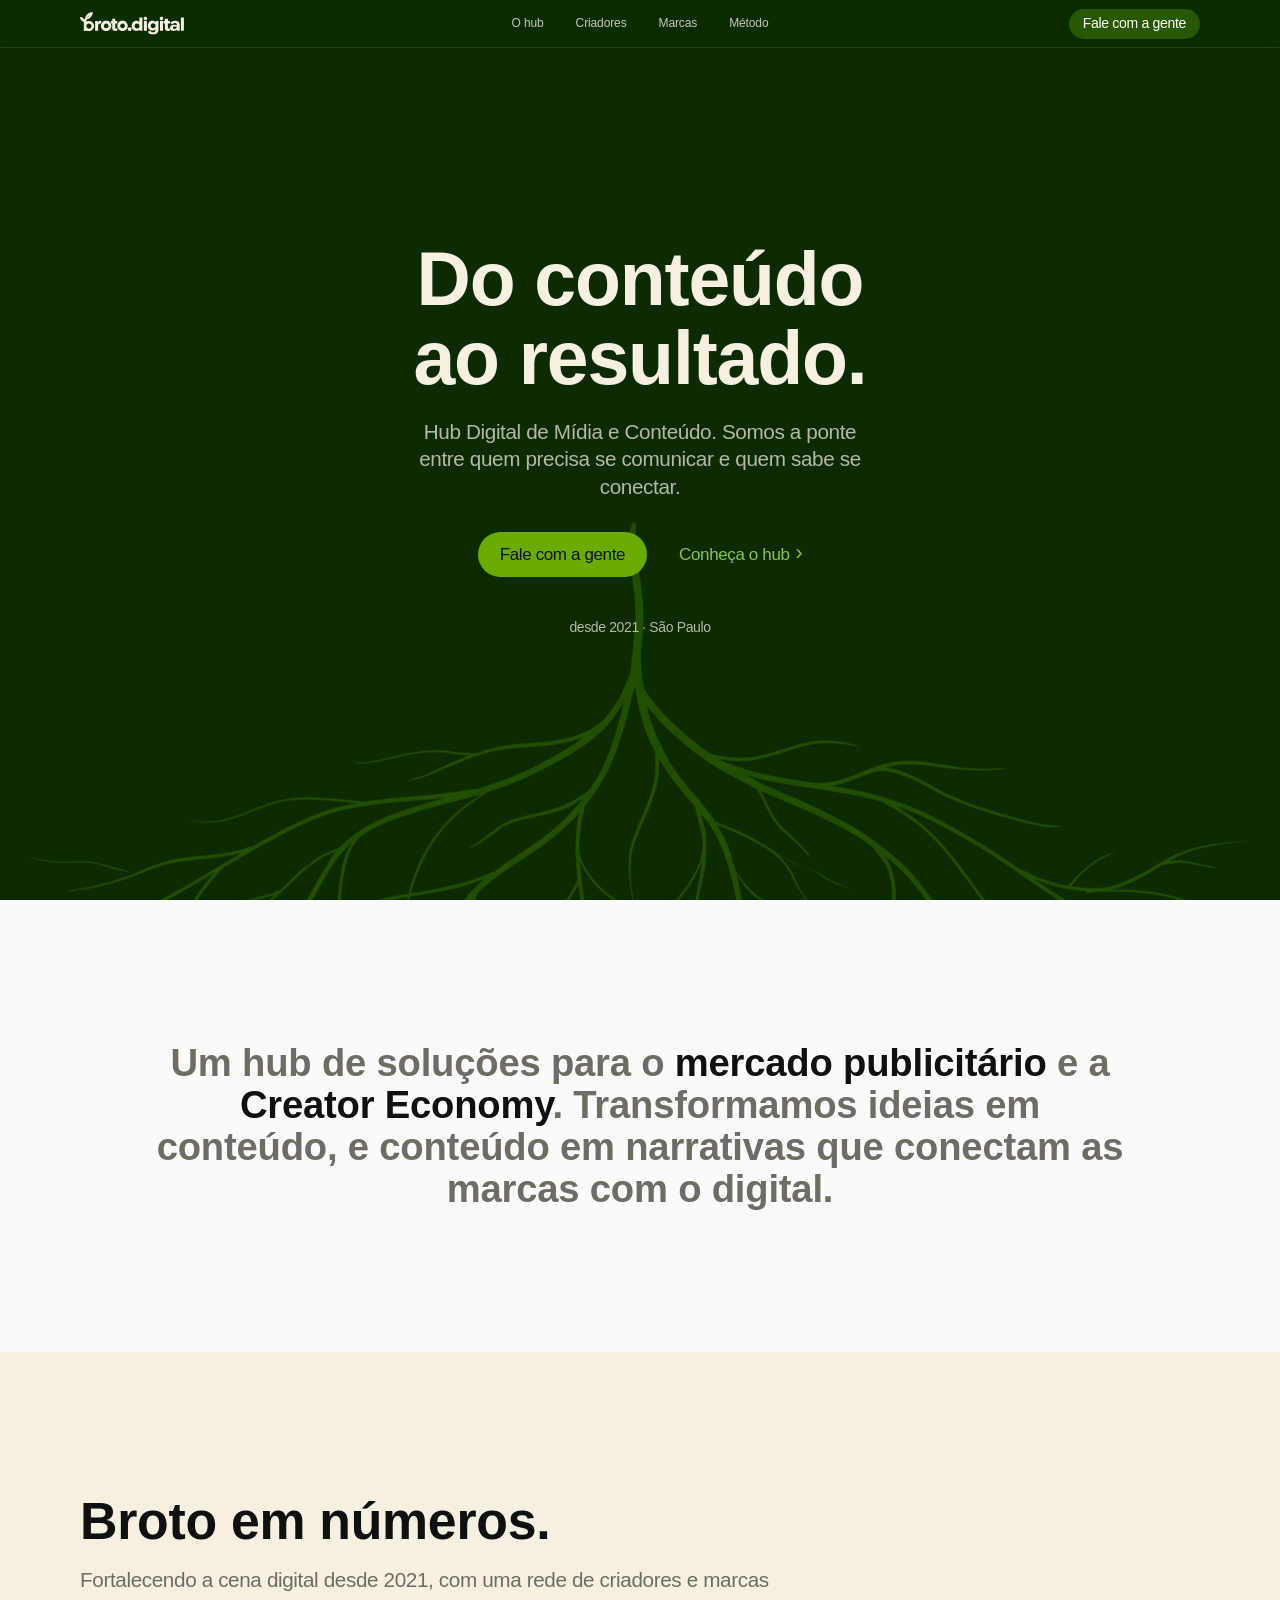
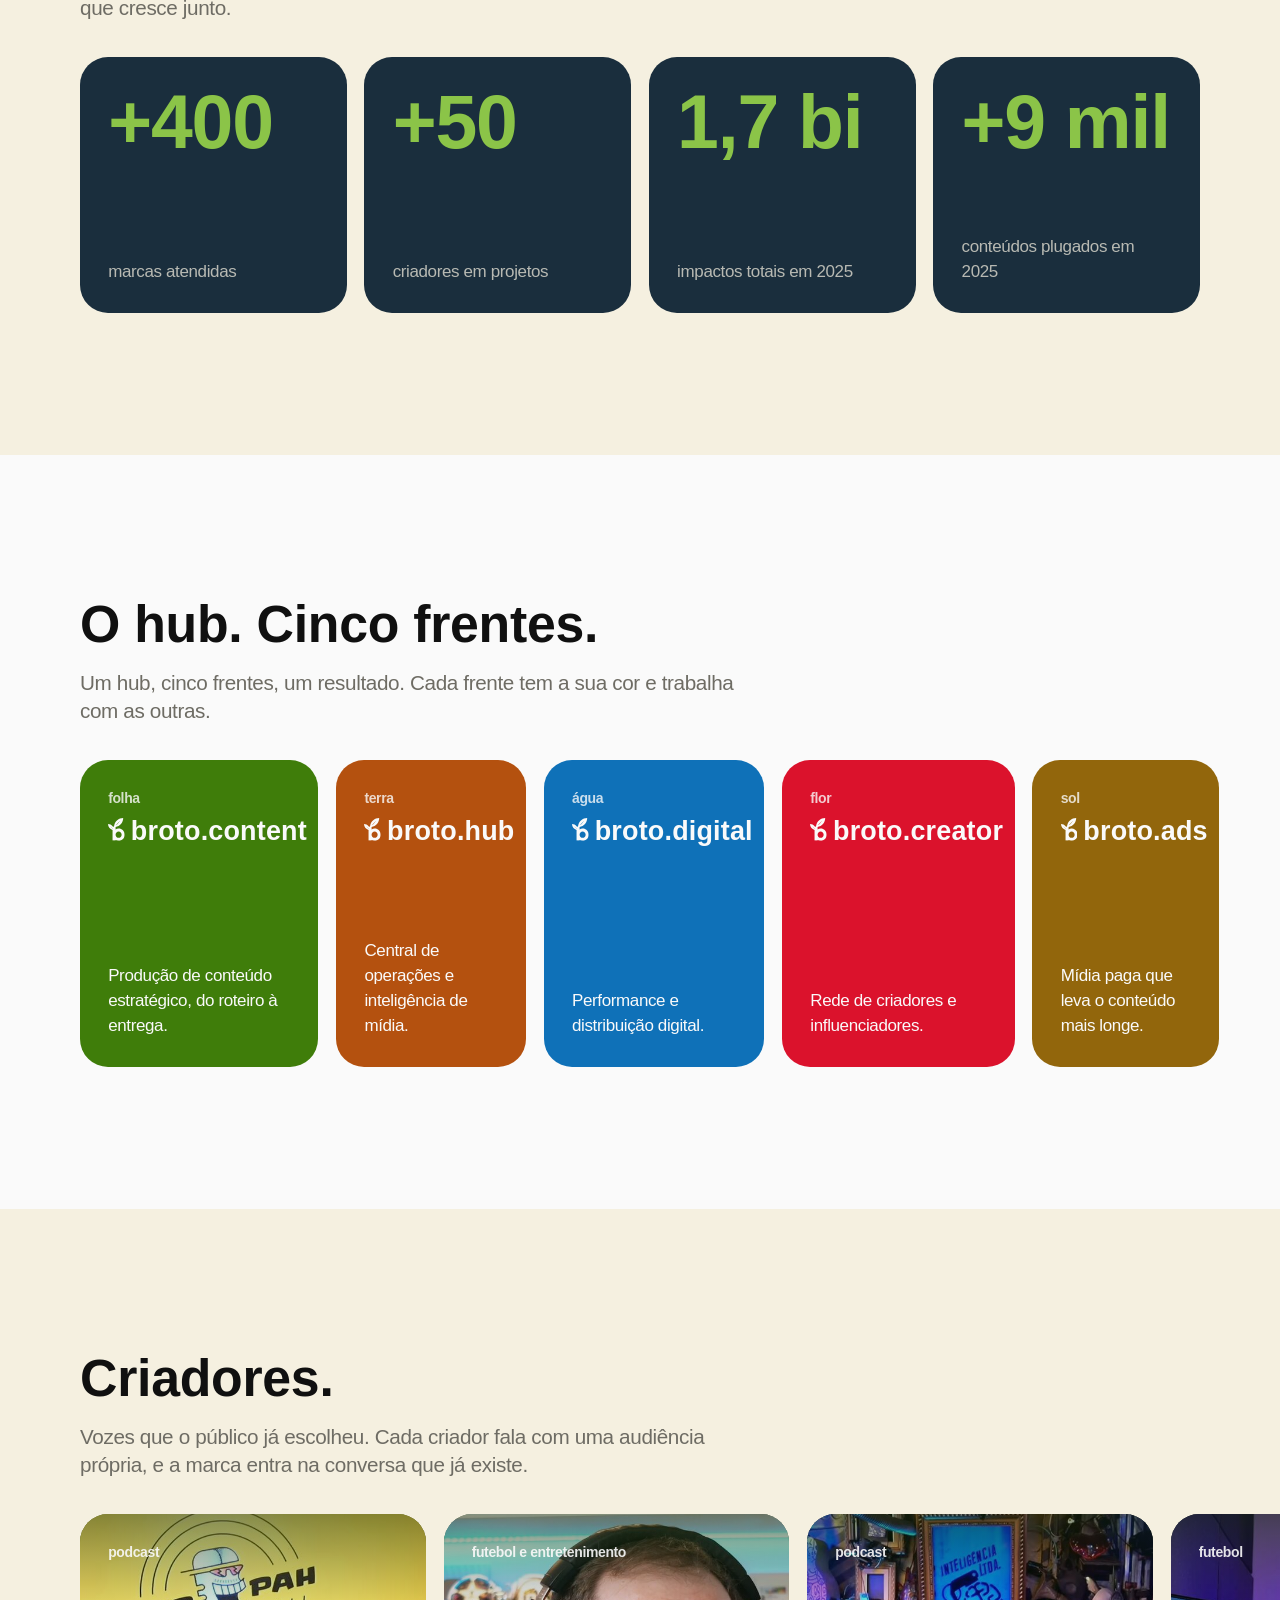
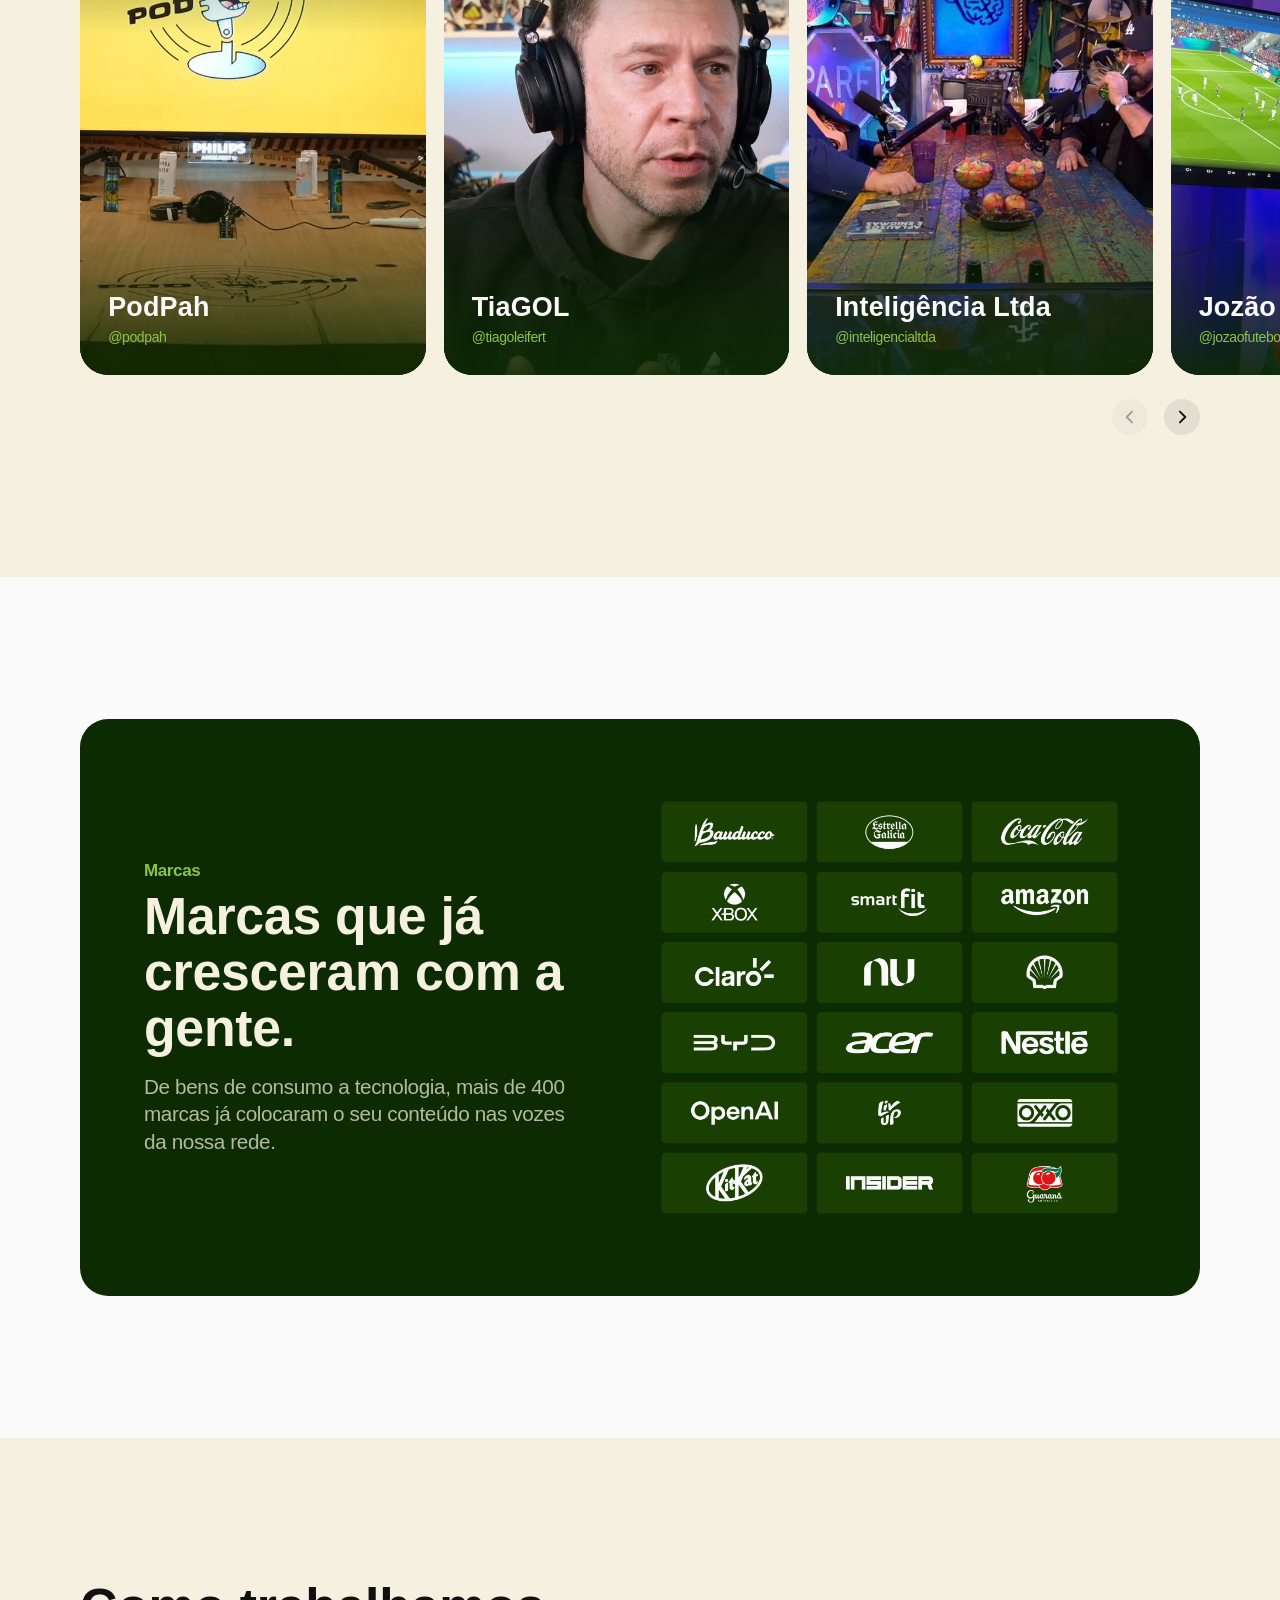
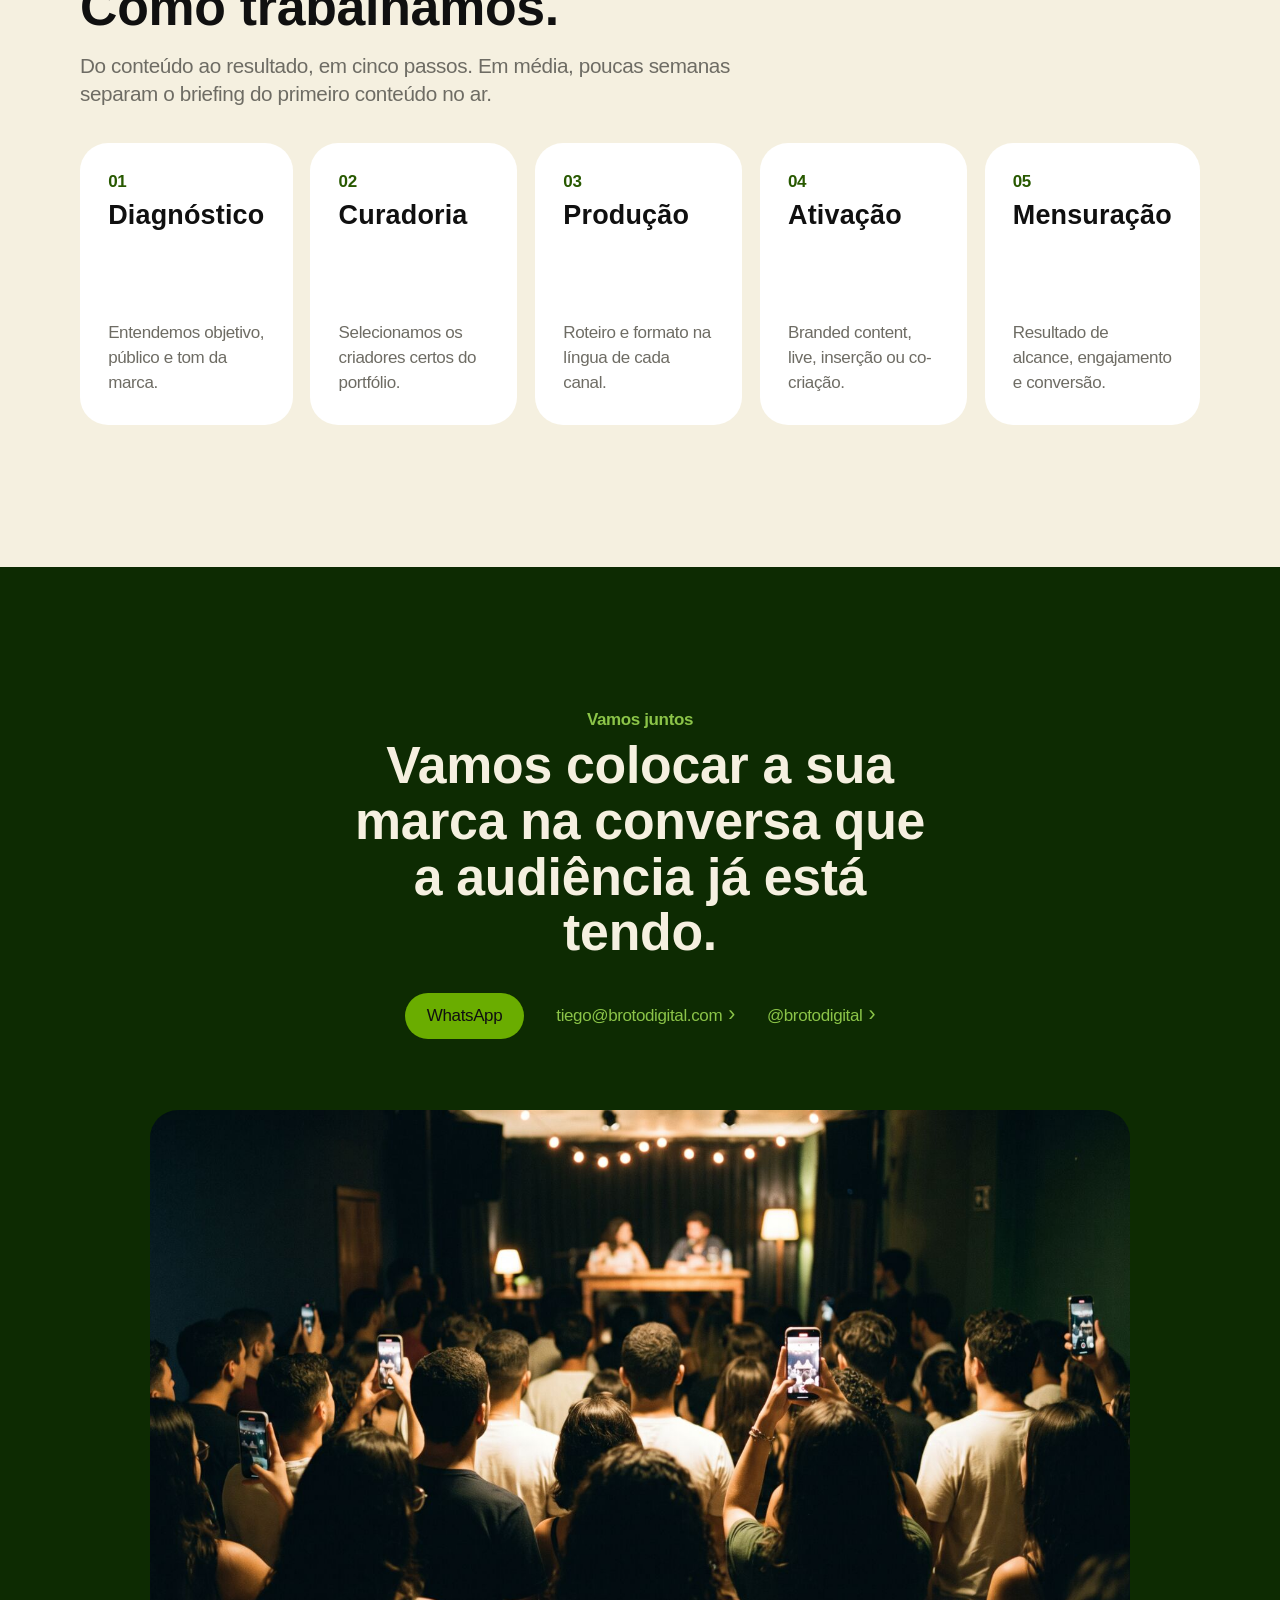
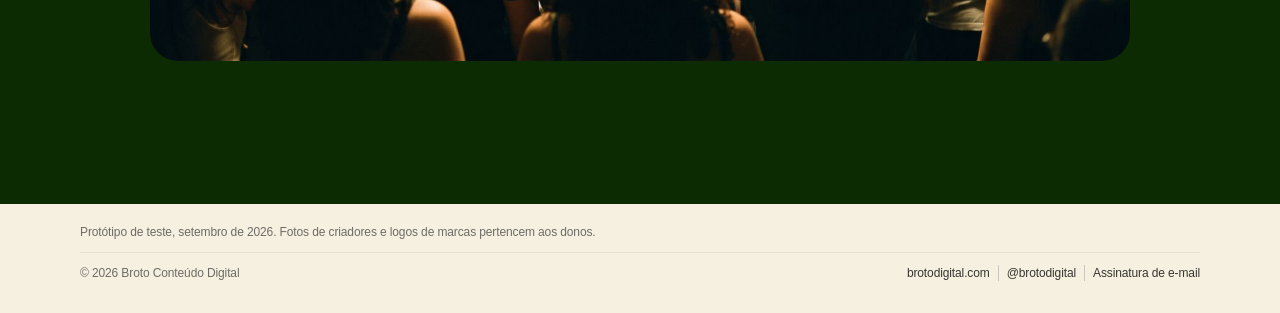
==== commit 86d0f241: "Site no design system da Apple: régua do apple.com, cor da Broto Co-Authored-By: Claude Opus 5.5 <no" ====
--- a/index.html
+++ b/index.html
@@ -8,166 +8,182 @@
 <meta name="robots" content="noindex">
 <meta name="theme-color" content="#0D2B02">
 <link rel="icon" href="assets/brand/favicon.svg" type="image/svg+xml">
-<link rel="preconnect" href="https://fonts.googleapis.com">
-<link rel="preconnect" href="https://fonts.gstatic.com" crossorigin>
-<link href="https://fonts.googleapis.com/css2?family=Google+Sans+Flex:wght@300..800&family=Geist+Mono:wght@400;500&display=swap" rel="stylesheet">
-<link rel="stylesheet" href="styles.css">
+<link rel="stylesheet" href="styles.css?v=4">
 </head>
 <body>
 
 <a class="skip" href="#conteudo">Pular para o conteúdo</a>
 
 <header class="nav" data-nav>
-  <nav class="nav__pill" aria-label="Principal">
+  <nav class="nav__bar" aria-label="Principal">
+    <a class="nav__logo" href="#topo" aria-label="broto.digital, voltar ao topo">
+      <svg viewBox="0 0 598 130" aria-hidden="true"><use href="#logo"/></svg>
+    </a>
     <ul class="nav__links">
       <li><a href="#hub">O hub</a></li>
       <li><a href="#criadores">Criadores</a></li>
       <li><a href="#marcas">Marcas</a></li>
       <li><a href="#metodo">Método</a></li>
     </ul>
-    <a class="nav__logo" href="#topo" aria-label="broto.digital, voltar ao topo">
-      <svg viewBox="0 0 598 130" aria-hidden="true"><use href="#logo"/></svg>
-    </a>
-    <a class="btn btn--accent nav__cta" href="#contato">Fale com a gente</a>
+    <a class="btn btn--sm nav__cta" href="#contato">Fale com a gente</a>
   </nav>
 </header>
 
 <main id="conteudo">
 
   <!-- 01 · abertura -->
-  <section class="hero" id="topo">
+  <section class="hero is-dark" id="topo">
     <img class="hero__roots" src="assets/tex/roots.png" alt="" aria-hidden="true">
-    <h1 class="hero__title">
-      <span class="hero__line">Do conteúdo</span>
-      <span class="hero__line hero__line--shift">ao resultado.</span>
-    </h1>
-    <div class="hero__foot">
-      <p class="hero__intro">Hub Digital de Mídia e Conteúdo. Somos a ponte entre quem precisa se comunicar e quem sabe se conectar.</p>
-      <p class="label label--inverse">desde 2021 · São Paulo</p>
+    <div class="hero__copy">
+      <h1 class="hero__title">Do conteúdo<br>ao resultado.</h1>
+      <p class="hero__lead">Hub Digital de Mídia e Conteúdo. Somos a ponte entre quem precisa se comunicar e quem sabe se conectar.</p>
+      <div class="actions actions--center">
+        <a class="btn" href="#contato">Fale com a gente</a>
+        <a class="more" href="#hub">Conheça o hub</a>
+      </div>
+      <p class="hero__meta">desde 2021 · São Paulo</p>
     </div>
   </section>
 
   <!-- 02 · manifesto -->
-  <section class="manifesto">
-    <img class="manifesto__trace" src="assets/tex/var1_green.png" alt="" aria-hidden="true">
+  <section class="section manifesto">
     <p class="manifesto__text reveal">Um hub de soluções para o <em>mercado publicitário</em> e a <em>Creator Economy</em>. Transformamos ideias em conteúdo, e conteúdo em narrativas que conectam as marcas com o digital.</p>
   </section>
 
   <!-- 03 · números -->
-  <section class="section" id="numeros" aria-labelledby="numeros-t">
-    <div class="section__head">
-      <h2 class="label" id="numeros-t">broto em números</h2>
-      <p class="section__lead">Fortalecendo a cena digital desde 2021, com uma rede de criadores e marcas que cresce junto.</p>
+  <section class="section section--alt" id="numeros" aria-labelledby="numeros-t">
+    <div class="wrap">
+      <header class="section__head">
+        <h2 class="section__title" id="numeros-t">Broto em números.</h2>
+        <p class="section__lead">Fortalecendo a cena digital desde 2021, com uma rede de criadores e marcas que cresce junto.</p>
+      </header>
+      <ul class="stats">
+        <li class="stat reveal"><span class="stat__n">+400</span><span class="stat__t">marcas atendidas</span></li>
+        <li class="stat reveal"><span class="stat__n">+50</span><span class="stat__t">criadores em projetos</span></li>
+        <li class="stat reveal"><span class="stat__n">1,7&nbsp;bi</span><span class="stat__t">impactos totais em 2025</span></li>
+        <li class="stat reveal"><span class="stat__n">+9&nbsp;mil</span><span class="stat__t">conteúdos plugados em 2025</span></li>
+      </ul>
     </div>
-    <ul class="stats">
-      <li class="stat reveal"><span class="stat__n">+400</span><span class="stat__t">marcas atendidas</span></li>
-      <li class="stat reveal"><span class="stat__n">+50</span><span class="stat__t">criadores em projetos</span></li>
-      <li class="stat reveal"><span class="stat__n">1,7&nbsp;bi</span><span class="stat__t">impactos totais em 2025</span></li>
-      <li class="stat reveal"><span class="stat__n">+9&nbsp;mil</span><span class="stat__t">conteúdos plugados em 2025</span></li>
-    </ul>
   </section>
 
   <!-- 04 · o hub -->
   <section class="section" id="hub" aria-labelledby="hub-t">
-    <div class="section__head">
-      <h2 class="label" id="hub-t">o hub · cinco frentes</h2>
-      <p class="section__lead">Um hub, cinco frentes, um resultado. Cada frente tem a sua cor e trabalha com as outras.</p>
+    <div class="wrap">
+      <header class="section__head">
+        <h2 class="section__title" id="hub-t">O hub. Cinco frentes.</h2>
+        <p class="section__lead">Um hub, cinco frentes, um resultado. Cada frente tem a sua cor e trabalha com as outras.</p>
+      </header>
+      <ul class="fronts">
+        <li class="front front--content reveal">
+          <p class="front__tag">folha</p>
+          <h3 class="front__name"><svg viewBox="0 0 264 360" aria-hidden="true"><use href="#symbol"/></svg><span>broto<b>.content</b></span></h3>
+          <p class="front__desc">Produção de conteúdo estratégico, do roteiro à entrega.</p>
+        </li>
+        <li class="front front--hub reveal">
+          <p class="front__tag">terra</p>
+          <h3 class="front__name"><svg viewBox="0 0 264 360" aria-hidden="true"><use href="#symbol"/></svg><span>broto<b>.hub</b></span></h3>
+          <p class="front__desc">Central de operações e inteligência de mídia.</p>
+        </li>
+        <li class="front front--digital reveal">
+          <p class="front__tag">água</p>
+          <h3 class="front__name"><svg viewBox="0 0 264 360" aria-hidden="true"><use href="#symbol"/></svg><span>broto<b>.digital</b></span></h3>
+          <p class="front__desc">Performance e distribuição digital.</p>
+        </li>
+        <li class="front front--creator reveal">
+          <p class="front__tag">flor</p>
+          <h3 class="front__name"><svg viewBox="0 0 264 360" aria-hidden="true"><use href="#symbol"/></svg><span>broto<b>.creator</b></span></h3>
+          <p class="front__desc">Rede de criadores e influenciadores.</p>
+        </li>
+        <li class="front front--ads reveal">
+          <p class="front__tag">sol</p>
+          <h3 class="front__name"><svg viewBox="0 0 264 360" aria-hidden="true"><use href="#symbol"/></svg><span>broto<b>.ads</b></span></h3>
+          <p class="front__desc">Mídia paga que leva o conteúdo mais longe.</p>
+        </li>
+      </ul>
     </div>
-    <ul class="fronts">
-      <li class="front front--content reveal">
-        <p class="front__name"><svg viewBox="0 0 264 360" aria-hidden="true"><use href="#symbol"/></svg><span>broto<b>.content</b></span></p>
-        <p class="front__desc">Produção de conteúdo estratégico, do roteiro à entrega.</p>
-        <p class="front__tag">folha</p>
-      </li>
-      <li class="front front--hub reveal">
-        <p class="front__name"><svg viewBox="0 0 264 360" aria-hidden="true"><use href="#symbol"/></svg><span>broto<b>.hub</b></span></p>
-        <p class="front__desc">Central de operações e inteligência de mídia.</p>
-        <p class="front__tag">terra</p>
-      </li>
-      <li class="front front--digital reveal">
-        <p class="front__name"><svg viewBox="0 0 264 360" aria-hidden="true"><use href="#symbol"/></svg><span>broto<b>.digital</b></span></p>
-        <p class="front__desc">Performance e distribuição digital.</p>
-        <p class="front__tag">água</p>
-      </li>
-      <li class="front front--creator reveal">
-        <p class="front__name"><svg viewBox="0 0 264 360" aria-hidden="true"><use href="#symbol"/></svg><span>broto<b>.creator</b></span></p>
-        <p class="front__desc">Rede de criadores e influenciadores.</p>
-        <p class="front__tag">flor</p>
-      </li>
-      <li class="front front--ads reveal">
-        <p class="front__name"><svg viewBox="0 0 264 360" aria-hidden="true"><use href="#symbol"/></svg><span>broto<b>.ads</b></span></p>
-        <p class="front__desc">Mídia paga que leva o conteúdo mais longe.</p>
-        <p class="front__tag">sol</p>
-      </li>
-    </ul>
   </section>
 
-  <!-- 05 · criadores -->
-  <section class="section" id="criadores" aria-labelledby="criadores-t">
-    <div class="section__head">
-      <h2 class="label" id="criadores-t">criadores · portfólio</h2>
-      <p class="section__lead">Vozes que o público já escolheu. Cada criador fala com uma audiência própria, e a marca entra na conversa que já existe.</p>
+  <!-- 05 · criadores: carrossel de largura cheia -->
+  <section class="section section--alt" id="criadores" aria-labelledby="criadores-t">
+    <div class="wrap">
+      <header class="section__head">
+        <h2 class="section__title" id="criadores-t">Criadores.</h2>
+        <p class="section__lead">Vozes que o público já escolheu. Cada criador fala com uma audiência própria, e a marca entra na conversa que já existe.</p>
+      </header>
     </div>
-    <ul class="creators" data-scroll>
-      <li class="creator reveal"><img src="assets/img/creator-podpah.jpg" alt="Apresentadores do PodPah no estúdio" loading="lazy"><p class="creator__name">PodPah</p><p class="creator__meta">podcast<br><span>@podpah</span></p></li>
-      <li class="creator reveal"><img src="assets/img/creator-tiagol.jpg" alt="Tiago Leifert no estúdio do TiaGOL" loading="lazy"><p class="creator__name">TiaGOL</p><p class="creator__meta">futebol e entretenimento<br><span>@tiagoleifert</span></p></li>
-      <li class="creator reveal"><img src="assets/img/creator-intel.jpg" alt="Estúdio do Inteligência Ltda" loading="lazy"><p class="creator__name">Inteligência Ltda</p><p class="creator__meta">podcast<br><span>@inteligencialtda</span></p></li>
-      <li class="creator reveal"><img src="assets/img/creator-jozao.jpg" alt="Jozão em análise de futebol" loading="lazy"><p class="creator__name">Jozão</p><p class="creator__meta">futebol<br><span>@jozaofutebol</span></p></li>
-      <li class="creator reveal"><img src="assets/img/creator-charla.jpg" alt="Apresentadores do Charla Podcast" loading="lazy"><p class="creator__name">Charla</p><p class="creator__meta">podcast<br><span>@charlapodcast</span></p></li>
-      <li class="creator reveal"><img src="assets/img/creator-nerd.jpg" alt="Arte do NerdCast" loading="lazy"><p class="creator__name">NerdCast</p><p class="creator__meta">cultura pop<br><span>@jovemnerd</span></p></li>
+    <ul class="creators" data-carousel tabindex="0" aria-label="Criadores do portfólio">
+      <li class="creator"><img src="assets/img/creator-podpah.jpg" alt="Apresentadores do PodPah no estúdio" loading="lazy"><p class="creator__meta">podcast</p><div><h3 class="creator__name">PodPah</h3><p class="creator__handle">@podpah</p></div></li>
+      <li class="creator"><img src="assets/img/creator-tiagol.jpg" alt="Tiago Leifert no estúdio do TiaGOL" loading="lazy"><p class="creator__meta">futebol e entretenimento</p><div><h3 class="creator__name">TiaGOL</h3><p class="creator__handle">@tiagoleifert</p></div></li>
+      <li class="creator"><img src="assets/img/creator-intel.jpg" alt="Estúdio do Inteligência Ltda" loading="lazy"><p class="creator__meta">podcast</p><div><h3 class="creator__name">Inteligência Ltda</h3><p class="creator__handle">@inteligencialtda</p></div></li>
+      <li class="creator"><img src="assets/img/creator-jozao.jpg" alt="Jozão em análise de futebol" loading="lazy"><p class="creator__meta">futebol</p><div><h3 class="creator__name">Jozão</h3><p class="creator__handle">@jozaofutebol</p></div></li>
+      <li class="creator"><img src="assets/img/creator-charla.jpg" alt="Apresentadores do Charla Podcast" loading="lazy"><p class="creator__meta">podcast</p><div><h3 class="creator__name">Charla</h3><p class="creator__handle">@charlapodcast</p></div></li>
+      <li class="creator"><img src="assets/img/creator-nerd.jpg" alt="Arte do NerdCast" loading="lazy"><p class="creator__meta">cultura pop</p><div><h3 class="creator__name">NerdCast</h3><p class="creator__handle">@jovemnerd</p></div></li>
     </ul>
+    <div class="wrap paddles">
+      <button class="paddle" type="button" data-dir="-1" aria-label="Criadores anteriores"><svg viewBox="0 0 24 24" aria-hidden="true"><path d="M14.5 5.5 8 12l6.5 6.5"/></svg></button>
+      <button class="paddle" type="button" data-dir="1" aria-label="Próximos criadores"><svg viewBox="0 0 24 24" aria-hidden="true"><path d="M9.5 5.5 16 12l-6.5 6.5"/></svg></button>
+    </div>
   </section>
 
   <!-- 06 · marcas -->
-  <section class="band" id="marcas" aria-labelledby="marcas-t">
-    <div class="band__copy">
-      <p class="label label--inverse">marcas</p>
-      <h2 class="band__title" id="marcas-t">Marcas que já cresceram com a gente.</h2>
-      <p class="band__text">De bens de consumo a tecnologia, mais de 400 marcas já colocaram o seu conteúdo nas vozes da nossa rede.</p>
+  <section class="section" id="marcas" aria-labelledby="marcas-t">
+    <div class="wrap">
+      <div class="band is-dark">
+        <div class="band__copy">
+          <p class="eyebrow">Marcas</p>
+          <h2 class="band__title" id="marcas-t">Marcas que já cresceram com a gente.</h2>
+          <p class="band__text">De bens de consumo a tecnologia, mais de 400 marcas já colocaram o seu conteúdo nas vozes da nossa rede.</p>
+        </div>
+        <img class="band__wall" src="assets/img/logos-wall.png" width="1800" height="1640" alt="Logos de marcas atendidas: Bauducco, Estrella Galicia, Coca-Cola, Xbox, Smart Fit, Amazon, Claro, Nubank, Shell, BYD, Acer, Nestlé, OpenAI, Liv Up, OXXO, KitKat, Insider e Guaraná Antarctica" loading="lazy">
+      </div>
     </div>
-    <img class="band__wall" src="assets/img/logos-wall.png" width="1800" height="1640" alt="Logos de marcas atendidas: Bauducco, Estrella Galicia, Coca-Cola, Xbox, Smart Fit, Amazon, Claro, Nubank, Shell, BYD, Acer, Nestlé, OpenAI, Liv Up, OXXO, KitKat, Insider e Guaraná Antarctica" loading="lazy">
   </section>
 
   <!-- 07 · método -->
-  <section class="section" id="metodo" aria-labelledby="metodo-t">
-    <div class="section__head">
-      <h2 class="label" id="metodo-t">como trabalhamos</h2>
-      <p class="section__lead">Do conteúdo ao resultado, em cinco passos. Em média, poucas semanas separam o briefing do primeiro conteúdo no ar.</p>
+  <section class="section section--alt" id="metodo" aria-labelledby="metodo-t">
+    <div class="wrap">
+      <header class="section__head">
+        <h2 class="section__title" id="metodo-t">Como trabalhamos.</h2>
+        <p class="section__lead">Do conteúdo ao resultado, em cinco passos. Em média, poucas semanas separam o briefing do primeiro conteúdo no ar.</p>
+      </header>
+      <ol class="steps">
+        <li class="step reveal"><span class="step__n">01</span><h3>Diagnóstico</h3><p>Entendemos objetivo, público e tom da marca.</p></li>
+        <li class="step reveal"><span class="step__n">02</span><h3>Curadoria</h3><p>Selecionamos os criadores certos do portfólio.</p></li>
+        <li class="step reveal"><span class="step__n">03</span><h3>Produção</h3><p>Roteiro e formato na língua de cada canal.</p></li>
+        <li class="step reveal"><span class="step__n">04</span><h3>Ativação</h3><p>Branded content, live, inserção ou co-criação.</p></li>
+        <li class="step reveal"><span class="step__n">05</span><h3>Mensuração</h3><p>Resultado de alcance, engajamento e conversão.</p></li>
+      </ol>
     </div>
-    <ol class="steps">
-      <li class="step reveal"><span class="step__n">01</span><h3>Diagnóstico</h3><p>Entendemos objetivo, público e tom da marca.</p></li>
-      <li class="step reveal"><span class="step__n">02</span><h3>Curadoria</h3><p>Selecionamos os criadores certos do portfólio.</p></li>
-      <li class="step reveal"><span class="step__n">03</span><h3>Produção</h3><p>Roteiro e formato na língua de cada canal.</p></li>
-      <li class="step reveal"><span class="step__n">04</span><h3>Ativação</h3><p>Branded content, live, inserção ou co-criação.</p></li>
-      <li class="step reveal"><span class="step__n">05</span><h3>Mensuração</h3><p>Resultado de alcance, engajamento e conversão.</p></li>
-    </ol>
   </section>
 
   <!-- 08 · contato -->
-  <section class="cta" id="contato" aria-labelledby="contato-t">
-    <img class="cta__trace" src="assets/tex/var3_cream.png" alt="" aria-hidden="true">
-    <div class="cta__copy">
-      <p class="label label--inverse">vamos juntos</p>
+  <section class="section cta is-dark" id="contato" aria-labelledby="contato-t">
+    <div class="wrap cta__inner">
+      <p class="eyebrow">Vamos juntos</p>
       <h2 class="cta__title" id="contato-t">Vamos colocar a sua marca na conversa que a audiência já está tendo.</h2>
-      <div class="cta__actions">
-        <a class="btn btn--accent" href="https://wa.me/5511900000000" target="_blank" rel="noopener">WhatsApp</a>
-        <a class="btn btn--ghost" href="mailto:tiego@brotodigital.com">tiego@brotodigital.com</a>
-        <a class="btn btn--ghost" href="https://www.instagram.com/brotodigital/" target="_blank" rel="noopener">@brotodigital</a>
+      <div class="actions actions--center">
+        <a class="btn" href="https://wa.me/5511900000000" target="_blank" rel="noopener">WhatsApp</a>
+        <a class="more" href="mailto:tiego@brotodigital.com">tiego@brotodigital.com</a>
+        <a class="more" href="https://www.instagram.com/brotodigital/" target="_blank" rel="noopener">@brotodigital</a>
       </div>
+      <img class="cta__photo" src="assets/img/foto-publico.jpg" alt="Plateia filmando uma gravação ao vivo" loading="lazy">
     </div>
-    <img class="cta__photo" src="assets/img/foto-publico.jpg" alt="Plateia filmando uma gravação ao vivo" loading="lazy">
   </section>
 
 </main>
 
 <footer class="footer">
-  <div class="footer__row">
-    <p>© 2026 Broto Conteúdo Digital</p>
-    <p><a href="https://brotodigital.com">brotodigital.com</a> · <a href="https://www.instagram.com/brotodigital/">@brotodigital</a></p>
-    <p class="footer__note">protótipo de teste · setembro de 2026</p>
+  <div class="wrap">
+    <p class="footer__note">Protótipo de teste, setembro de 2026. Fotos de criadores e logos de marcas pertencem aos donos.</p>
+    <div class="footer__row">
+      <p>© 2026 Broto Conteúdo Digital</p>
+      <ul class="footer__links">
+        <li><a href="https://brotodigital.com">brotodigital.com</a></li>
+        <li><a href="https://www.instagram.com/brotodigital/">@brotodigital</a></li>
+        <li><a href="assinatura/">Assinatura de e-mail</a></li>
+      </ul>
+    </div>
   </div>
-  <svg class="footer__mark" viewBox="0 0 598 130" role="img" aria-label="broto.digital"><use href="#logo"/></svg>
-  <img class="footer__roots" src="assets/tex/roots.png" alt="" aria-hidden="true">
 </footer>
 
 <svg width="0" height="0" style="position:absolute" aria-hidden="true">
@@ -177,6 +193,6 @@
   </defs>
 </svg>
 
-<script src="main.js" defer></script>
+<script src="main.js?v=4" defer></script>
 </body>
 </html>
--- a/styles.css
+++ b/styles.css
@@ -1,19 +1,25 @@
 /* broto.digital · landing de teste
-   Estrutura medida no itscraft.com (ver vault: Site Reference Broto 2026-09-18).
-   Pele: Deck Visual Direction Broto. Cor, tipo e textura são da marca. */
+   Design system da Apple, medido no apple.com em 2026-09-25; só a cor é da Broto.
+   Regras no vault: Studio™/Bova Studio/Broto/Site Apple DS Broto 2026-09-25.md */
 
 :root {
+  /* cor da marca (tokens Broto / Brand) */
   --green-950: #0D2B02;
   --green-900: #194002;
   --green-800: #285900;
+  --green-700: #3C7400;
   --green-500: #6AAD00;
   --green-400: #8BC448;
   --green-200: #CAE9A5;
   --green-50:  #F1FBE5;
   --cream: #F5F0E0;
   --paper: #FAFAFA;
+  --white: #FFFFFF;
   --ink: #101010;
+  --neutral-200: #E4E0D3;
+  --neutral-400: #ABA89E;
   --neutral-600: #6E6C64;
+  --neutral-800: #37352F;
   --hairline: #CBC7BC;
   --navy: #1A2E3D;
   --v-content: #3F7D0A;
@@ -22,34 +28,50 @@
   --v-creator: #DB122C;
   --v-ads: #92660C;
 
-  --font: "Google Sans Flex", system-ui, sans-serif;
-  --mono: "Geist Mono", ui-monospace, monospace;
-
-  /* margem de conteúdo 7% da largura, faixa escura 2,5% (medidas da referência) */
-  --m: clamp(20px, 7vw, 112px);
-  --band: clamp(8px, 2.5vw, 40px);
-  --gap: 8px;
+  /* papéis de cor, no lugar dos da Apple (#1D1D1F, #6E6E73, #F5F5F7, azul) */
+  --text: var(--ink);
+  --text-2: var(--neutral-600);
+  --bg: var(--paper);
+  --bg-alt: var(--cream);
+  --accent: var(--green-800);
+  --accent-hover: var(--green-700);
+
+  /* fonte do sistema: SF Pro no aparelho Apple, sem licença a resolver */
+  --font: -apple-system, BlinkMacSystemFont, "SF Pro Text", "Helvetica Neue", "Segoe UI", Roboto, Arial, sans-serif;
+  --font-display: -apple-system, BlinkMacSystemFont, "SF Pro Display", "Helvetica Neue", "Segoe UI", Roboto, Arial, sans-serif;
+  --mono: ui-monospace, "SF Mono", Menlo, monospace;
+
+  /* régua medida: margem 6,25%, largura útil 1260, respiro de seção 96 a 160 */
+  --g: max(6.25vw, calc((100vw - 1260px) / 2));
+  --m: var(--g);
+  --section-y: clamp(96px, 11.1vw, 160px);
+  --head-gap: clamp(32px, 2.8vw, 40px);
+  --gap: clamp(12px, 1.4vw, 20px);
   --r-cell: 8px;
-  --r-panel: 16px;
-  --r-card: 24px;
-  --r-bento: 32px;
-
-  --display: clamp(3.5rem, 11vw, 11rem);
-  --title: clamp(2rem, 4.4vw, 4.5rem);
-  --lead: clamp(1.25rem, 2.1vw, 2rem);
-  --body: 1.0625rem;
+  --r-panel: 18px;
+  --r-card: 28px;
+
+  /* escala tipográfica, de 375 a 1440 */
+  --t-hero: clamp(48px, 36.7px + 3.005vw, 80px);     /* 48/52 a 80/84 */
+  --t-section: clamp(28px, 18.14px + 2.629vw, 56px); /* 28/32 a 56/60 */
+  --t-intro: clamp(28px, 23.77px + 1.127vw, 40px);   /* 28 a 40/44 */
+  --t-card: clamp(21px, 18.54px + 0.657vw, 28px);    /* 21/25 a 28/32 */
+  --t-lead: clamp(19px, 18.3px + 0.188vw, 21px);
+  --t-body: 17px;
+  --t-small: 14px;
+  --title: var(--t-section);
 }
 
 *, *::before, *::after { box-sizing: border-box; }
-html { scroll-behavior: smooth; -webkit-text-size-adjust: 100%; }
+html { scroll-behavior: smooth; -webkit-text-size-adjust: 100%; scroll-padding-top: 48px; }
 body {
   margin: 0;
-  background: var(--cream);
-  color: var(--ink);
+  background: var(--bg);
+  color: var(--text);
   font-family: var(--font);
-  font-size: var(--body);
-  font-weight: 400;
-  line-height: 1.5;
+  font-size: var(--t-body);
+  line-height: 1.47;
+  letter-spacing: -0.022em;
   -webkit-font-smoothing: antialiased;
   overflow-x: hidden;
 }
@@ -59,68 +81,93 @@
 ul, ol { list-style: none; }
 :focus-visible { outline: 2px solid var(--green-500); outline-offset: 3px; border-radius: 4px; }
 
-.skip { position: absolute; left: -9999px; top: 8px; z-index: 100; background: var(--paper); padding: 8px 12px; border-radius: var(--r-cell); }
+.skip { position: absolute; left: -9999px; top: 8px; z-index: 100; background: var(--white); padding: 8px 12px; border-radius: var(--r-cell); }
 .skip:focus { left: 8px; }
 
-/* rótulo em caixa-alta, mono, como as seções da referência */
-.label {
-  font-family: var(--mono);
-  font-size: 0.8125rem;
-  font-weight: 500;
-  letter-spacing: 0.08em;
-  text-transform: uppercase;
-  color: var(--neutral-600);
-}
-.label--inverse { color: rgb(245 240 224 / 0.7); }
-
-/* botões: pílula da casa */
+.wrap { padding-inline: var(--g); }
+
+/* superfície escura: o verde da marca no lugar do preto da Apple */
+.is-dark {
+  --text: var(--cream);
+  --text-2: rgb(245 240 224 / 0.72);
+  --accent: var(--green-400);
+  background: var(--green-950);
+  color: var(--text);
+}
+
+/* eyebrow: 17/21 semibold na cor de acento */
+.eyebrow, .label {
+  font-size: 17px; line-height: 21px; font-weight: 600; letter-spacing: -0.022em;
+  color: var(--accent);
+}
+
+/* botões: pílula da Apple, cheia no acento */
 .btn {
   display: inline-flex; align-items: center; justify-content: center;
-  height: 44px; padding: 0 22px;
-  border-radius: 999px;
-  font: 600 0.9375rem/1 var(--font);
-  text-decoration: none;
-  transition: background-color .2s, color .2s, border-color .2s;
-  white-space: nowrap;
-}
+  min-height: 44px; padding: 12px 22px;
+  border: 0; border-radius: 980px;
+  background: var(--green-800); color: var(--white);
+  font: 400 17px/1.24 var(--font); letter-spacing: -0.022em;
+  text-decoration: none; white-space: nowrap; cursor: pointer;
+  transition: background-color .2s;
+}
+.btn:hover { background: var(--green-700); }
+.is-dark .btn { background: var(--green-500); color: var(--ink); }
+.is-dark .btn:hover { background: var(--green-400); }
+.btn--sm { min-height: 30px; padding: 6px 14px; font-size: 14px; }
 .btn--accent { background: var(--green-500); color: var(--ink); }
 .btn--accent:hover { background: var(--green-400); }
-.btn--ghost { border: 1px solid rgb(245 240 224 / 0.35); color: var(--cream); }
-.btn--ghost:hover { border-color: var(--cream); }
-
-/* ---------- menu flutuante ---------- */
-.nav {
-  position: fixed; inset: 16px 0 auto; z-index: 50;
-  display: flex; justify-content: center;
-  padding: 0 16px; pointer-events: none;
-}
-.nav__pill {
-  pointer-events: auto;
-  display: grid; grid-template-columns: 1fr auto 1fr; align-items: center; gap: 24px;
-  width: min(760px, 100%);
-  padding: 8px 8px 8px 24px;
-  border-radius: 999px;
-  background: rgb(13 43 2 / 0.55);
-  -webkit-backdrop-filter: blur(16px) saturate(1.2);
-  backdrop-filter: blur(16px) saturate(1.2);
-  color: var(--cream);
-  transition: background-color .3s;
-}
-.nav.is-light .nav__pill { background: rgb(250 250 250 / 0.72); color: var(--ink); }
-.nav__links { display: flex; gap: 20px; font-size: 0.9375rem; }
+
+/* link com seta, o segundo botão da Apple */
+.more {
+  display: inline-flex; align-items: center; gap: 2px;
+  font-size: 17px; line-height: 1.24; color: var(--accent);
+  text-decoration: none; white-space: nowrap;
+}
+.more::after { content: "\203A"; font-size: 1.25em; line-height: 1; margin-left: 4px; transform: translateY(-1px); }
+.more:hover { text-decoration: underline; }
+
+.actions { display: flex; flex-wrap: wrap; align-items: center; gap: 16px 32px; }
+.actions--center { justify-content: center; }
+
+/* ---------- barra global, 48 de altura ---------- */
+.nav { position: fixed; inset: 0 0 auto; z-index: 50; }
+.nav__bar {
+  display: grid; grid-template-columns: 1fr auto 1fr; align-items: center;
+  height: 48px; padding-inline: var(--g);
+  background: rgb(250 250 250 / 0.8);
+  -webkit-backdrop-filter: saturate(180%) blur(20px);
+  backdrop-filter: saturate(180%) blur(20px);
+  color: var(--ink);
+  border-bottom: 1px solid rgb(16 16 16 / 0.08);
+  transition: background-color .3s, color .3s;
+}
+.nav.on-dark .nav__bar { background: rgb(13 43 2 / 0.72); color: var(--cream); border-bottom-color: rgb(245 240 224 / 0.1); }
+.nav__logo { width: 104px; color: var(--green-800); }
+.nav.on-dark .nav__logo { color: var(--cream); }
+.nav__links { display: flex; gap: 32px; font-size: 12px; letter-spacing: -0.01em; }
 .nav__links a { text-decoration: none; opacity: .8; }
 .nav__links a:hover { opacity: 1; }
-.nav__logo { justify-self: center; width: 132px; color: inherit; }
-.nav.is-light .nav__logo { color: var(--green-800); }
-.nav__cta { justify-self: end; height: 38px; padding: 0 18px; }
+.nav__cta { justify-self: end; }
+
+/* ---------- seção ---------- */
+.section { padding-block: var(--section-y); background: var(--bg); }
+.section--alt { background: var(--bg-alt); }
+.section.is-dark { background: var(--green-950); }
+.section__head { max-width: 840px; margin-bottom: var(--head-gap); }
+.section__title {
+  font-family: var(--font-display);
+  font-size: var(--t-section); line-height: 1.08; font-weight: 600; letter-spacing: -0.005em;
+}
+.section__lead { margin-top: 16px; max-width: 60ch; font-size: var(--t-lead); line-height: 1.33; color: var(--text-2); }
 
 /* ---------- abertura ---------- */
 .hero {
   position: relative; isolation: isolate; overflow: hidden;
   min-height: max(100svh, 640px);
-  display: flex; flex-direction: column; justify-content: center;
-  padding: 120px var(--band) 40px;
-  background: var(--green-950); color: var(--cream);
+  display: grid; place-items: center;
+  padding: calc(48px + var(--section-y) * .5) var(--g) var(--section-y);
+  text-align: center;
 }
 .hero__roots {
   position: absolute; z-index: -1;
@@ -128,148 +175,136 @@
   transform: translateX(-50%);
   opacity: .8;
 }
+.hero__copy { max-width: 980px; }
 .hero__title {
-  font-size: var(--display);
-  font-weight: 600;
-  line-height: .88;
-  letter-spacing: -0.045em;
-}
-.hero__line { display: block; }
-.hero__line--shift { padding-left: 18vw; color: var(--green-500); }
-.hero__foot {
-  position: absolute; left: 0; right: 0; bottom: 40px;
-  display: flex; justify-content: space-between; align-items: end; gap: 24px;
-  padding: 0 var(--m);
-}
-.hero__intro { max-width: 30ch; font-size: 1.125rem; color: rgb(245 240 224 / .7); }
+  font-family: var(--font-display);
+  font-size: var(--t-hero); line-height: 1.05; font-weight: 600; letter-spacing: -0.015em;
+}
+.hero__lead { max-width: 40ch; margin: 20px auto 32px; font-size: var(--t-lead); line-height: 1.33; color: var(--text-2); }
+.hero__meta { margin-top: 40px; font-size: var(--t-small); line-height: 20px; color: var(--text-2); }
 
 /* ---------- manifesto ---------- */
-.manifesto {
-  position: relative; overflow: hidden;
-  padding: clamp(96px, 12vw, 180px) var(--m) clamp(120px, 14vw, 220px);
-  text-align: center;
-}
-.manifesto__trace { position: absolute; right: -6vw; top: -10%; height: 130%; width: auto; max-width: none; opacity: .09; pointer-events: none; }
+.manifesto { text-align: center; padding-inline: var(--g); }
 .manifesto__text {
-  position: relative;
-  max-width: 24ch; margin: 0 auto;
-  font-size: var(--title); font-weight: 500;
-  line-height: 1.02; letter-spacing: -0.03em;
-}
-.manifesto__text em { font-style: normal; color: var(--green-800); }
-
-/* ---------- seção com régua e rótulo ---------- */
-.section { padding: 16px var(--m) clamp(64px, 7vw, 112px); border-top: 1px solid var(--hairline); }
-.section__head {
-  display: grid; grid-template-columns: 1fr 1fr; gap: 24px;
-  margin-bottom: clamp(32px, 4vw, 56px);
-}
-.section__lead { max-width: 36ch; font-size: var(--lead); line-height: 1.2; letter-spacing: -0.015em; }
-
-/* números: cartões navy, a cor de dados */
-.stats { display: grid; grid-template-columns: repeat(4, 1fr); gap: var(--gap); }
+  max-width: 980px; margin: 0 auto;
+  font-family: var(--font-display);
+  font-size: var(--t-intro); line-height: 1.1; font-weight: 600; letter-spacing: -0.005em;
+  color: var(--text-2);
+}
+.manifesto__text em { font-style: normal; color: var(--text); }
+
+/* ---------- cards: raio 28, sem sombra ---------- */
+.stats, .fronts, .steps { display: grid; gap: var(--gap); }
+.stats { grid-template-columns: repeat(4, 1fr); }
+.fronts, .steps { grid-template-columns: repeat(5, 1fr); }
+.stat, .front, .step { border-radius: var(--r-card); padding: clamp(24px, 2.2vw, 32px); }
+
 .stat {
-  display: flex; flex-direction: column; justify-content: space-between; gap: 48px;
-  min-height: clamp(220px, 22vw, 320px);
-  padding: clamp(20px, 2vw, 28px);
-  border-radius: var(--r-card);
+  display: flex; flex-direction: column; justify-content: space-between; gap: 40px;
+  min-height: clamp(200px, 20vw, 280px);
   background: var(--navy); color: var(--cream);
 }
-.stat__n { font-size: clamp(3.5rem, 7.2vw, 7rem); font-weight: 600; line-height: .85; letter-spacing: -0.04em; color: var(--green-400); }
-.stat__t { max-width: 18ch; color: rgb(245 240 224 / .7); }
-
-/* frentes */
-.fronts { display: grid; grid-template-columns: repeat(5, 1fr); gap: var(--gap); }
+.stat__n {
+  font-family: var(--font-display);
+  font-size: var(--t-hero); line-height: 1; font-weight: 600; letter-spacing: -0.015em;
+  color: var(--green-400);
+}
+.stat__t { font-size: var(--t-body); color: rgb(245 240 224 / .72); }
+
 .front {
-  display: flex; flex-direction: column; gap: 16px;
-  min-height: clamp(280px, 28vw, 420px);
-  padding: 24px;
-  border-radius: var(--r-card);
+  display: flex; flex-direction: column; gap: 8px;
+  min-height: clamp(260px, 24vw, 360px);
   color: var(--paper);
 }
-.front__name { display: flex; align-items: center; gap: 6px; font-size: 1.375rem; font-weight: 700; letter-spacing: -0.02em; }
-.front__name svg { width: 18px; height: auto; flex: none; margin-top: -4px; }
-.front__name b { font-weight: 700; }
-.front__desc { font-size: 1.125rem; line-height: 1.3; }
-.front__tag { margin-top: auto; font: 500 .75rem/1 var(--mono); letter-spacing: .08em; text-transform: uppercase; opacity: .8; }
+.front__tag { font-size: var(--t-small); line-height: 20px; font-weight: 600; opacity: .8; }
+.front__name {
+  display: flex; align-items: center; gap: 6px;
+  font-family: var(--font-display);
+  font-size: var(--t-card); line-height: 1.15; font-weight: 600; letter-spacing: 0.007em;
+}
+.front__name svg { width: .62em; height: auto; flex: none; margin-top: -.14em; }
+.front__desc { margin-top: auto; font-size: var(--t-body); line-height: 1.47; }
 .front--content { background: var(--v-content); }
 .front--hub { background: var(--v-hub); }
 .front--digital { background: var(--v-digital); }
 .front--creator { background: var(--v-creator); }
 .front--ads { background: var(--v-ads); }
 
-/* criadores: vitrine de foto cheia */
-.creators { display: grid; grid-template-columns: repeat(3, 1fr); gap: var(--gap); }
+.step {
+  display: flex; flex-direction: column; gap: 8px;
+  min-height: clamp(240px, 22vw, 320px);
+  background: var(--white);
+}
+.step__n { font-size: 17px; line-height: 21px; font-weight: 600; color: var(--green-800); }
+.step h3 { font-family: var(--font-display); font-size: var(--t-card); line-height: 1.15; font-weight: 600; letter-spacing: 0.007em; }
+.step p { margin-top: auto; color: var(--text-2); }
+
+/* ---------- criadores: carrossel de largura cheia ---------- */
+.creators {
+  display: grid; grid-auto-flow: column; grid-auto-columns: clamp(272px, 27vw, 400px);
+  gap: var(--gap);
+  overflow-x: auto; overscroll-behavior-x: contain;
+  scroll-snap-type: x mandatory; scroll-padding-inline: var(--g);
+  padding-inline: var(--g);
+  scrollbar-width: none;
+}
+.creators::-webkit-scrollbar { display: none; }
+.creators:focus-visible { outline-offset: -4px; }
 .creator {
   position: relative; overflow: hidden; isolation: isolate;
-  aspect-ratio: 4 / 5;
+  aspect-ratio: 3 / 4;
   display: flex; flex-direction: column; justify-content: space-between;
-  padding: 24px;
+  padding: clamp(24px, 2.2vw, 32px);
   border-radius: var(--r-card);
-  color: var(--paper);
-  background: var(--green-950);
+  background: var(--green-950); color: var(--paper);
+  scroll-snap-align: start;
 }
 .creator img { position: absolute; inset: 0; z-index: -2; width: 100%; height: 100%; object-fit: cover; transition: transform .6s cubic-bezier(.2,.7,.2,1); }
 .creator::after {
   content: ""; position: absolute; inset: 0; z-index: -1;
-  background: linear-gradient(180deg, rgb(13 43 2 / .55) 0%, rgb(13 43 2 / .05) 24%, rgb(13 43 2 / .1) 50%, rgb(13 43 2 / .92) 100%);
-}
-.creator:hover img { transform: scale(1.04); }
-.creator__name { font-size: clamp(1.75rem, 2.6vw, 2.5rem); font-weight: 600; line-height: 1; letter-spacing: -0.03em; }
-.creator__meta { font-size: 1rem; line-height: 1.35; color: rgb(250 250 250 / .8); }
-.creator__meta span { font-family: var(--mono); font-size: .8125rem; color: var(--green-400); }
-
-/* marcas: faixa escura quase sangrando */
+  background: linear-gradient(180deg, rgb(13 43 2 / .5) 0%, rgb(13 43 2 / 0) 26%, rgb(13 43 2 / 0) 50%, rgb(13 43 2 / .9) 100%);
+}
+.creator:hover img { transform: scale(1.03); }
+.creator__meta { font-size: var(--t-small); line-height: 20px; font-weight: 600; color: rgb(250 250 250 / .9); }
+.creator__name { font-family: var(--font-display); font-size: var(--t-card); line-height: 1.15; font-weight: 600; letter-spacing: 0.007em; }
+.creator__handle { margin-top: 4px; font-size: var(--t-small); line-height: 20px; color: var(--green-400); }
+
+.paddles { display: flex; justify-content: flex-end; gap: 16px; margin-top: 24px; }
+.paddle {
+  display: grid; place-items: center;
+  width: 36px; height: 36px; padding: 0;
+  border: 0; border-radius: 50%;
+  background: rgb(16 16 16 / 0.08); color: var(--ink);
+  cursor: pointer; transition: background-color .2s, opacity .2s;
+}
+.paddle:hover { background: rgb(16 16 16 / 0.14); }
+.paddle:disabled { opacity: .36; cursor: default; }
+.paddle svg { width: 20px; height: 20px; fill: none; stroke: currentColor; stroke-width: 2.2; stroke-linecap: round; stroke-linejoin: round; }
+
+/* ---------- marcas: card escuro na largura útil ---------- */
 .band {
-  display: grid; grid-template-columns: 1fr 1.1fr; gap: clamp(24px, 4vw, 64px); align-items: center;
-  margin: 0 var(--band) clamp(64px, 7vw, 112px);
-  padding: clamp(32px, 5vw, 80px);
-  border-radius: var(--r-bento);
-  background: var(--green-950); color: var(--cream);
-}
-.band__title { margin: 16px 0 20px; font-size: var(--title); font-weight: 600; line-height: 1; letter-spacing: -0.035em; }
-.band__text { max-width: 34ch; color: rgb(245 240 224 / .7); font-size: 1.125rem; }
-.band__wall { width: 100%; height: auto; border-radius: var(--r-card); }
-
-/* método */
-.steps { display: grid; grid-template-columns: repeat(5, 1fr); gap: var(--gap); counter-reset: step; }
-.step {
-  display: flex; flex-direction: column; gap: 12px;
-  min-height: clamp(260px, 24vw, 360px);
-  padding: 24px;
+  display: grid; grid-template-columns: 1fr 1.1fr; gap: clamp(32px, 4vw, 64px); align-items: center;
+  padding: clamp(32px, 5vw, 72px);
   border-radius: var(--r-card);
-  background: linear-gradient(180deg, var(--green-50), var(--green-200));
-}
-.step__n { align-self: start; padding: 6px 10px; border-radius: 999px; background: var(--green-500); font: 500 .8125rem/1 var(--mono); }
-.step h3 { margin-top: 8px; font-size: 1.5rem; font-weight: 600; letter-spacing: -0.02em; }
-.step p { margin-top: auto; color: #37352F; font-size: 1.0625rem; line-height: 1.35; }
-
-/* contato */
-.cta {
-  position: relative; overflow: hidden; isolation: isolate;
-  display: grid; grid-template-columns: 1.2fr 1fr; gap: clamp(24px, 4vw, 64px); align-items: center;
-  margin: 0 var(--band) clamp(64px, 7vw, 112px);
-  padding: clamp(32px, 5vw, 80px);
-  border-radius: var(--r-bento);
-  background: var(--green-800); color: var(--cream);
-}
-.cta__trace { position: absolute; z-index: -1; left: 30%; top: -20%; height: 150%; width: auto; max-width: none; opacity: .12; }
-.cta__title { margin: 16px 0 32px; font-size: var(--title); font-weight: 600; line-height: 1; letter-spacing: -0.035em; max-width: 16ch; }
-.cta__actions { display: flex; flex-wrap: wrap; gap: 8px; }
-.cta__photo { width: 100%; aspect-ratio: 4 / 3; object-fit: cover; border-radius: var(--r-card); }
-
-/* rodapé com a marca gigante */
-.footer {
-  position: relative; overflow: hidden; isolation: isolate;
-  padding: 24px var(--m) 0;
-  background: var(--green-950); color: var(--cream);
-}
-.footer__row { display: flex; flex-wrap: wrap; justify-content: space-between; gap: 12px; font-size: .9375rem; color: rgb(245 240 224 / .7); }
-.footer__row a { text-decoration: none; }
-.footer__row a:hover { color: var(--cream); }
-.footer__note { font: 500 .75rem/1.6 var(--mono); letter-spacing: .08em; text-transform: uppercase; }
-.footer__mark { width: 100%; height: auto; margin: clamp(48px, 8vw, 120px) 0 -1.5vw; color: var(--cream); }
-.footer__roots { position: absolute; z-index: -1; left: 50%; bottom: -6%; width: max(1400px, 120vw); max-width: none; transform: translateX(-50%); opacity: .45; }
+}
+.band__title { margin: 8px 0 16px; font-family: var(--font-display); font-size: var(--t-section); line-height: 1.08; font-weight: 600; letter-spacing: -0.005em; }
+.band__text { max-width: 40ch; font-size: var(--t-lead); line-height: 1.33; color: var(--text-2); }
+.band__wall { width: 100%; height: auto; border-radius: var(--r-panel); }
+
+/* ---------- contato ---------- */
+.cta { text-align: center; }
+.cta__inner { max-width: calc(980px + var(--g) * 2); margin: 0 auto; }
+.cta__title { margin: 8px auto 32px; max-width: 20ch; font-family: var(--font-display); font-size: var(--t-section); line-height: 1.08; font-weight: 600; letter-spacing: -0.005em; }
+.cta__photo { width: 100%; aspect-ratio: 16 / 9; object-fit: cover; margin-top: clamp(48px, 5.6vw, 80px); border-radius: var(--r-card); }
+
+/* ---------- rodapé da Apple ---------- */
+.footer { padding-block: 20px 32px; background: var(--bg-alt); color: var(--text-2); font-size: 12px; line-height: 16px; letter-spacing: -0.01em; }
+.footer__note { padding-bottom: 12px; border-bottom: 1px solid var(--neutral-200); }
+.footer__row { display: flex; flex-wrap: wrap; justify-content: space-between; gap: 8px 24px; padding-top: 12px; }
+.footer__links { display: flex; flex-wrap: wrap; }
+.footer__links li + li { margin-left: 8px; padding-left: 8px; border-left: 1px solid var(--hairline); }
+.footer a { color: var(--neutral-800); text-decoration: none; }
+.footer a:hover { text-decoration: underline; }
 
 /* entrada sóbria, um momento de motion só */
 .reveal { opacity: 0; transform: translateY(24px); transition: opacity .7s ease, transform .7s cubic-bezier(.2,.7,.2,1); }
@@ -281,32 +316,29 @@
 }
 
 /* ---------- telas menores ---------- */
-@media (max-width: 1100px) {
-  .fronts { grid-template-columns: repeat(3, 1fr); }
-  .steps { grid-template-columns: repeat(3, 1fr); }
-}
-@media (max-width: 860px) {
+@media (max-width: 1068px) {
+  .fronts, .steps { grid-template-columns: repeat(3, 1fr); }
+  .stats { grid-template-columns: repeat(2, 1fr); }
+}
+@media (max-width: 834px) {
   .nav__links { display: none; }
-  .nav__pill { grid-template-columns: auto 1fr; padding-left: 20px; }
-  .nav__logo { justify-self: start; width: 116px; }
-  .section__head { grid-template-columns: 1fr; gap: 12px; }
-  .stats { grid-template-columns: repeat(2, 1fr); }
+  .nav__bar { grid-template-columns: auto 1fr; }
+  .band { grid-template-columns: 1fr; }
   .fronts, .steps { grid-template-columns: repeat(2, 1fr); }
-  .creators {
-    grid-auto-flow: column; grid-template-columns: none; grid-auto-columns: 78%;
-    overflow-x: auto; scroll-snap-type: x mandatory;
-    margin: 0 calc(var(--m) * -1); padding: 0 var(--m);
-    scrollbar-width: none;
-  }
-  .creators::-webkit-scrollbar { display: none; }
-  .creator { scroll-snap-align: start; }
-  .band, .cta { grid-template-columns: 1fr; }
-  .hero__line--shift { padding-left: 8vw; }
-  .hero__foot { flex-direction: column; align-items: start; }
 }
 @media (max-width: 520px) {
   .stats, .fronts, .steps { grid-template-columns: 1fr; }
   .stat, .front, .step { min-height: 0; }
   .front { min-height: 200px; }
-  .nav__cta { padding: 0 14px; font-size: .875rem; }
-}
+  .stat { gap: 24px; }
+  .footer__row { flex-direction: column; }
+}
+
+/* raízes que crescem: máscara radial a partir do topo do talo (50% 52% da imagem) */
+.hero__roots {
+  --grow: 100; --px: 0px; --py: 0px;
+  -webkit-mask-image: radial-gradient(ellipse 75% 95% at 50% 52%, #000 calc(var(--grow) * 1% - 14%), transparent calc(var(--grow) * 1%));
+          mask-image: radial-gradient(ellipse 75% 95% at 50% 52%, #000 calc(var(--grow) * 1% - 14%), transparent calc(var(--grow) * 1%));
+  transform: translate(calc(-50% + var(--px)), var(--py));
+  will-change: transform;
+}
